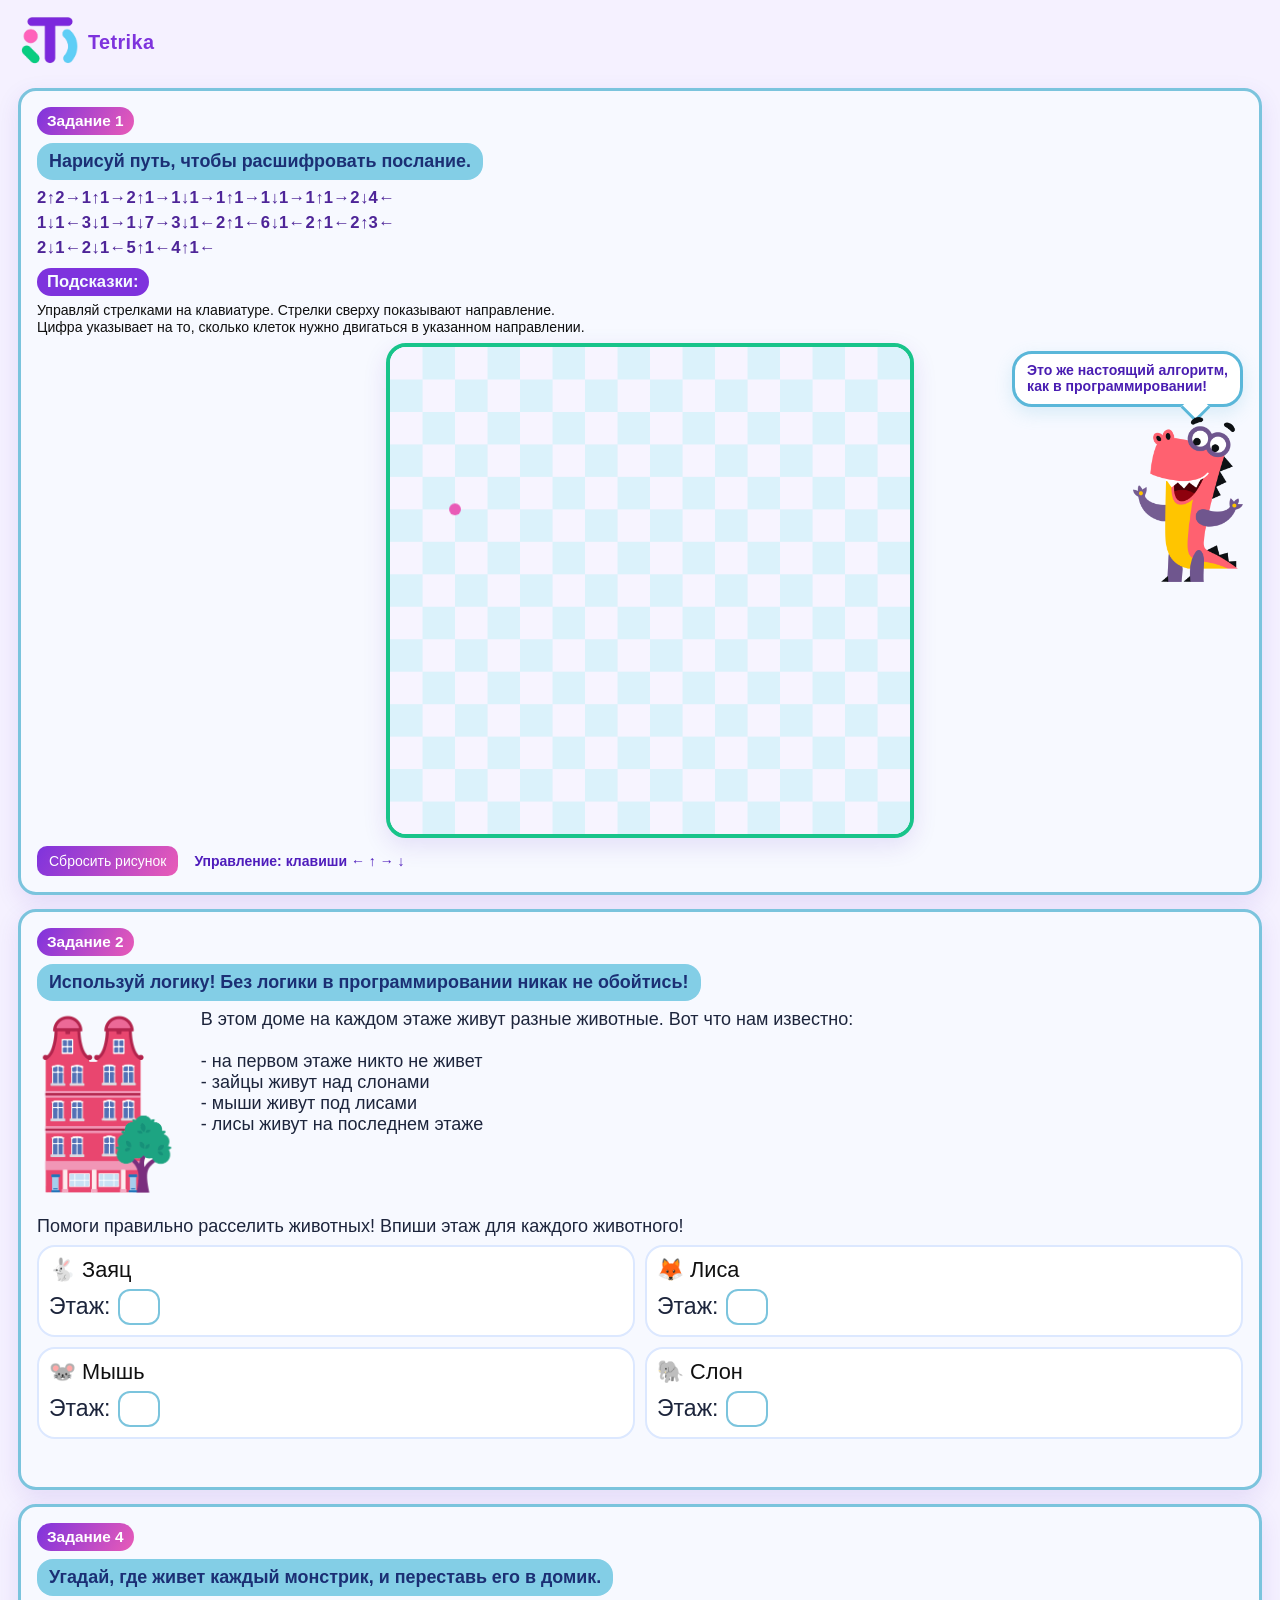
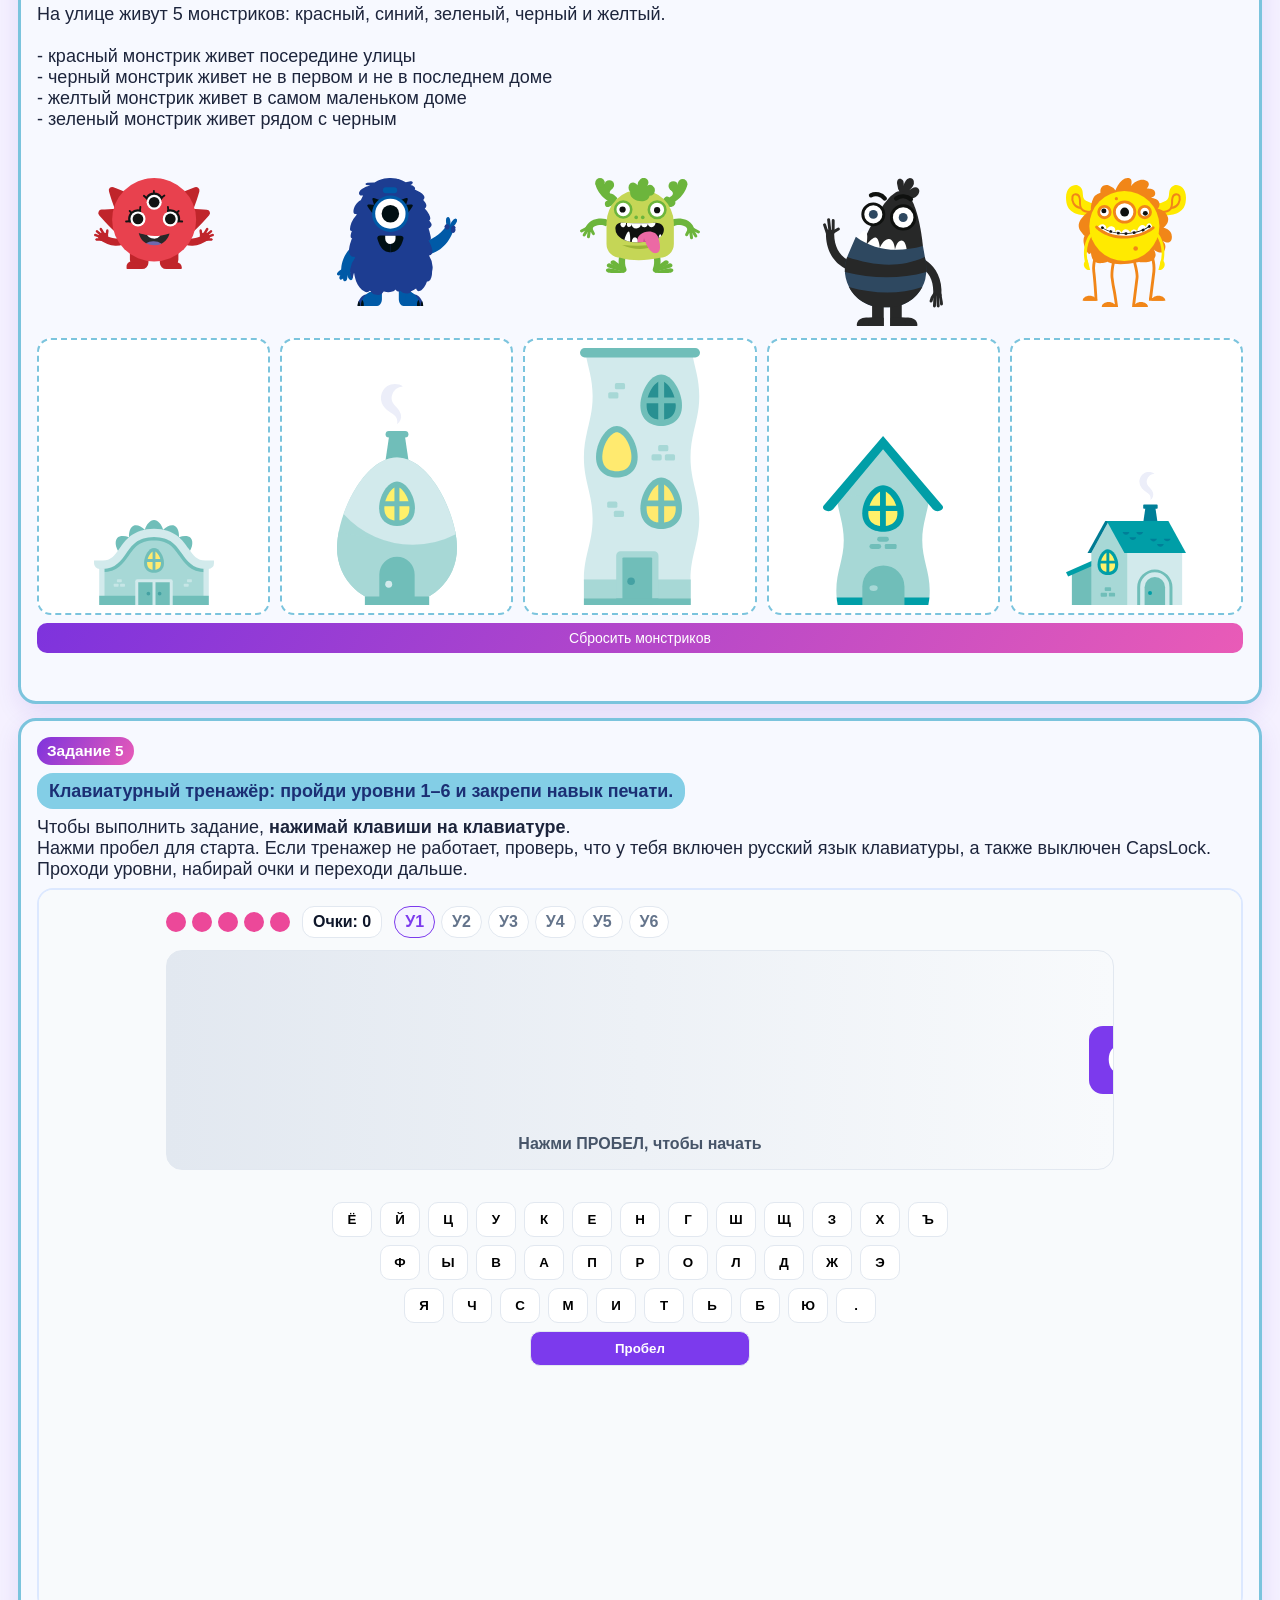
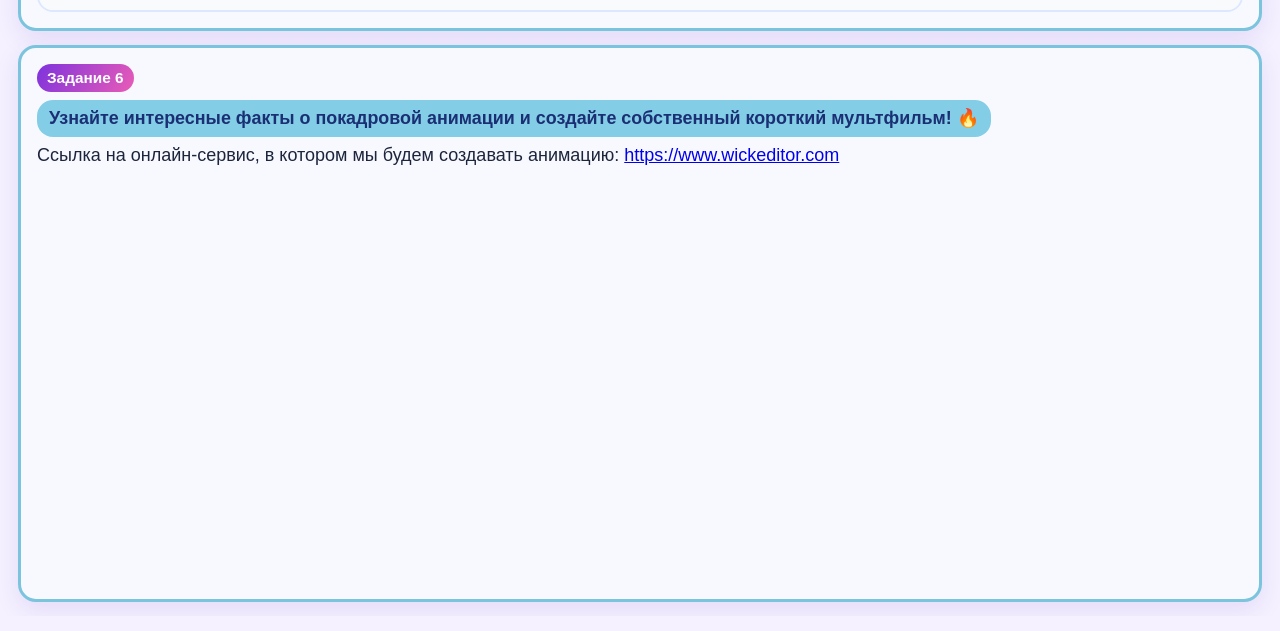
==== index.html @ e6a1fe9c "Update index.html" ====
<!doctype html>
<html lang="ru">
  <head>
    <meta charset="UTF-8" />
    <meta name="viewport" content="width=device-width, initial-scale=1.0" />
    <title>Первый шаг</title>
    <link rel="stylesheet" href="styles.css" />
  </head>
  <body>
    <main class="page">
      <div class="brand">
        <img class="logo" src="logo.webp" alt="Логотип сервиса" />
        <span class="brand-name">Tetrika</span>
      </div>

      <section class="task" aria-label="Задание 1">
        <h2 class="task-title">Задание 1</h2>
        <h1 class="task-headline">Нарисуй путь, чтобы расшифровать послание.</h1>

        <section class="code" aria-label="Последовательность шагов">
          <p>2↑2→1↑1→2↑1→1↓1→1↑1→1↓1→1↑1→2↓4←</p>
          <p>1↓1←3↓1→1↓7→3↓1←2↑1←6↓1←2↑1←2↑3←</p>
          <p>2↓1←2↓1←5↑1←4↑1←</p>
        </section>

        <section class="hint">
          <h3>Подсказки:</h3>
          <p>Управляй стрелками на клавиатуре. Стрелки сверху показывают направление. <br> Цифра указывает на то, сколько клеток нужно двигаться в указанном направлении.</p>
        </section>

        <section class="play-area" aria-label="Область рисования и подсказка персонажа">
          <section class="board-wrap" aria-label="Поле для рисования">
            <canvas id="board" width="900" height="650"></canvas>
            <p class="success-overlay" id="success" role="status" aria-live="polite"></p>
          </section>

          <section class="character" aria-label="Подсказка персонажа">
            <div class="bubble">
              <p>Это же настоящий алгоритм,<br />как в программировании!</p>
            </div>
            <img class="dino" src="dino2.png" alt="Динозаврик подсказывает" />
          </section>
        </section>

        <div class="controls">
          <button id="reset">Сбросить рисунок</button>
          <p>Управление: клавиши ← ↑ → ↓</p>
        </div>
      </section>

      <section class="task task-logic" aria-label="Задание 2">
        <h2 class="task-title">Задание 2</h2>

        <h3 class="task-headline">Используй логику! Без логики в программировании никак не обойтись!</h3>

        <div class="logic-intro">
          <img class="logic-house" src="house.png" alt="Дом с этажами" />
          <p class="logic-text">В этом доме на каждом этаже живут разные животные. Вот что нам известно: <br>
        <br>
          - на первом этаже никто не живет <br>
          - зайцы живут над слонами <br>
          - мыши живут под лисами <br>
          - лисы живут на последнем этаже </p>
        </div>
       

        <p class="logic-text">Помоги правильно расселить животных! Впиши этаж для каждого животного!</p>

        <div class="animals-grid" id="animals-grid">
          <label class="animal-card">
            <span class="animal-name">🐇 Заяц</span>
            <span class="animal-floor">Этаж: <input data-animal="rabbit" inputmode="numeric" maxlength="1" aria-label="Этаж для зайца" /></span>
          </label>
          <label class="animal-card">
            <span class="animal-name">🦊 Лиса</span>
            <span class="animal-floor">Этаж: <input data-animal="fox" inputmode="numeric" maxlength="1" aria-label="Этаж для лисы" /></span>
          </label>
          <label class="animal-card">
            <span class="animal-name">🐭 Мышь</span>
            <span class="animal-floor">Этаж: <input data-animal="mouse" inputmode="numeric" maxlength="1" aria-label="Этаж для мыши" /></span>
          </label>
          <label class="animal-card">
            <span class="animal-name">🐘 Слон</span>
            <span class="animal-floor">Этаж: <input data-animal="elephant" inputmode="numeric" maxlength="1" aria-label="Этаж для слона" /></span>
          </label>
        </div>

        <p class="logic-success" id="logic-success" role="status" aria-live="polite"></p>
      </section>

      <section class="task task-monsters" aria-label="Задание 4">
        <h2 class="task-title">Задание 4</h2>
        <h3 class="task-headline">Угадай, где живет каждый монстрик, и переставь его в домик.</h3>
  
        <p class="logic-text">
          На улице живут 5 монстриков: красный, синий, зеленый, черный и желтый.<br /><br />
          - красный монстрик живет посередине улицы<br />
          - черный монстрик живет не в первом и не в последнем доме<br />
          - желтый монстрик живет в самом маленьком доме<br />
          - зеленый монстрик живет рядом с черным<br />
        </p>
        <p></p>

        <div class="monster-task">
          <div class="monster-list" aria-label="Монстрики для перетаскивания">
            <img class="monster" id="monster-red" src="red.svg" alt="Красный монстрик" draggable="true" data-monster="red" />
            <img class="monster" id="monster-blue" src="blue.svg" alt="Синий монстрик" draggable="true" data-monster="blue" />
            <img class="monster" id="monster-green" src="green.svg" alt="Зеленый монстрик" draggable="true" data-monster="green" />
            <img class="monster" id="monster-black" src="black.svg" alt="Черный монстрик" draggable="true" data-monster="black" />
            <img class="monster" id="monster-yellow" src="yellow.svg" alt="Желтый монстрик" draggable="true" data-monster="yellow" />
          </div>

          <div class="houses-row" aria-label="Домики">
            <div class="house-slot" data-house="house1">
              <img src="house1.svg" alt="Домик 1" />
            </div>
            <div class="house-slot" data-house="house2">
              <img src="house2.svg" alt="Домик 2" />
            </div>
            <div class="house-slot" data-house="house3">
              <img src="house3.svg" alt="Домик 3" />
            </div>
            <div class="house-slot" data-house="house4">
              <img src="house4.svg" alt="Домик 4" />
            </div>
            <div class="house-slot" data-house="house5">
              <img src="house5.svg" alt="Домик 5" />
            </div>
          </div>
        </div>
        <button id="monsters-reset" type="button">Сбросить монстриков</button>
        <p class="logic-success" id="monsters-success" role="status" aria-live="polite"></p>
      </section>



      

      <section class="task" aria-label="Задание 5">
        <h2 class="task-title">Задание 5</h2>
        <h3 class="task-headline">Клавиатурный тренажёр: пройди уровни 1–6 и закрепи навык печати.</h3>
        <p class="logic-text">Чтобы выполнить задание, <b>нажимай клавиши на клавиатуре</b>. <br> Нажми пробел для старта. Если тренажер не работает, проверь, что у тебя включен русский язык клавиатуры, а также выключен CapsLock. <br> Проходи уровни, набирай очки и переходи дальше.</p>
        <div class="trainer-wrap">
          <iframe src="difficulty-3.html" title="Клавиатурный тренажёр" loading="lazy"></iframe>
        </div>
      </section>

      <section class="task" aria-label="Задание 6">
        <h2 class="task-title">Задание 6</h2>
        <h3 class="task-headline">Узнайте интересные факты о покадровой анимации и создайте собственный короткий мультфильм! 🔥</h3>
        <p class="logic-text">Ссылка на онлайн-сервис, в котором мы будем создавать анимацию: <a href="https://www.wickeditor.com" target="_blank" rel="noopener noreferrer">https://www.wickeditor.com</a></p>
        <div class="video-wrap">
          <iframe
            width="720"
            height="405"
            src="https://rutube.ru/play/embed/9443acbd90754f274b69a835acc9a75a/?p=kGPwfU9O5a6I685BPv_kkg"
            style="border: none;"
            allow="clipboard-write; autoplay"
            allowFullScreen
          ></iframe>
        </div>
      </section>
    </main>

    <div class="completion-modal" id="completion-modal" role="dialog" aria-modal="true" aria-labelledby="completion-title">
      <div class="completion-modal__content">
        <p id="completion-title">Ого! Ты выполнил все задания! Поздравляем! Но знай, что еще более интересные задачи ждут тебя на занятиях в Тетрике!</p>
        <button id="completion-close" type="button">Ура!</button>
      </div>
      <div class="fireworks" id="fireworks" aria-hidden="true"></div>
    </div>

    <script src="script.js"></script>
  </body>
</html>
---- styles.css ----
:root {
  --bg: #f5f1ff;
  --ink: #4f1dbc;
  --purple: #7e33dd;
  --pink: #e95bb7;
  --green: #18c48a;
  --blue: #5ab7d9;
  --cell-light: #f7f4ff;
  --cell-blue: #dbf2fb;
  --line: #5620b9;
}

* {
  box-sizing: border-box;
}

body {
  margin: 0;
  font-family: "Arial", "Helvetica Neue", sans-serif;
  background: var(--bg);
  color: #101010;
  min-height: 100vh;
}

.page {
  max-width: 1280px;
  margin: 0 auto;
  padding: 10px 18px 14px;
  min-height: 100vh;
  display: flex;
  flex-direction: column;
  gap: 14px;
}

.task {
  display: flex;
  flex-direction: column;
  gap: 8px;
  background: #f7f9ff;
  border: 3px solid #7bc4dd;
  border-radius: 18px;
  padding: clamp(10px, 1.4vw, 16px);
  box-shadow: 0 8px 24px rgba(79, 29, 188, 0.1);
}

.task {
  position: relative;
}

.task-done-badge {
  position: absolute;
  top: 10px;
  right: 12px;
  background: #e8fff3;
  border: 2px solid #18c48a;
  color: #0f8f64;
  border-radius: 999px;
  padding: 4px 10px;
  font-size: 13px;
  font-weight: 700;
  opacity: 0;
  transform: translateY(-4px);
  pointer-events: none;
  transition: opacity 0.2s ease, transform 0.2s ease;
}

.task.task-completed {
  background: #f2fff8;
}

.task.task-completed .task-done-badge {
  opacity: 1;
  transform: translateY(0);
}

.brand {
  display: inline-flex;
  align-items: center;
  gap: 6px;
  align-self: flex-start;
}

.logo {
  width: clamp(42px, 5vw, 64px);
  height: auto;
}

.brand-name {
  font-size: clamp(16px, 1.55vw, 22px);
  font-weight: 800;
  color: var(--purple);
  letter-spacing: 0.02em;
}

.task-title {
  margin: 0;
  display: inline-block;
  align-self: flex-start;
  background: linear-gradient(120deg, var(--purple), var(--pink));
  color: #fff;
  border-radius: 14px;
  padding: 5px 10px;
  font-size: clamp(14px, 1.2vw, 18px);
}

.task-headline {
  margin: 0;
  display: inline-block;
  align-self: flex-start;
  background: #83cee6;
  color: #1b2f74;
  border-radius: 16px;
  padding: 8px 12px;
  font-size: clamp(16px, 1.4vw, 24px);
  font-weight: 700;
  line-height: 1.15;
}

.code {
  display: grid;
  gap: 5px;
}

.code p {
  margin: 0;
  font-size: clamp(15px, 1.3vw, 20px);
  font-weight: 700;
  letter-spacing: 0.02em;
  color: #4e2598;
}

.hint {
  margin-top: 2px;
}

.hint h3 {
  display: inline-block;
  background: var(--purple);
  color: #f4fbff;
  border-radius: 20px;
  margin: 0 0 6px;
  padding: 4px 10px;
  font-size: clamp(14px, 1.3vw, 18px);
}

.hint p {
  margin: 0;
  font-size: clamp(13px, 1.1vw, 16px);
  font-weight: 500;
  line-height: 1.2;
}

.play-area {
  display: grid;
  grid-template-columns: minmax(0, 1fr) clamp(190px, 24vw, 320px);
  align-items: start;
  gap: clamp(12px, 1.8vw, 22px);
  width: min(100%, 1240px);
  margin-left: auto;
}

.board-wrap {
  position: relative;
  width: 100%;
  margin-left: auto;
  border: 4px solid var(--green);
  border-radius: 20px;
  overflow: hidden;
  background: var(--cell-light);
  flex: 1 1 auto;
  min-height: 240px;
  box-shadow: 0 8px 24px rgba(79, 29, 188, 0.12);
}

#board {
  width: 100%;
  height: 100%;
  display: block;
}

.controls {
  margin: 0;
  display: flex;
  gap: 16px;
  align-items: center;
  flex-wrap: wrap;
}

button {
  border: 0;
  background: linear-gradient(120deg, var(--purple), var(--pink));
  color: #fff;
  border-radius: 10px;
  padding: 7px 12px;
  font-size: 14px;
  cursor: pointer;
}

.controls p {
  margin: 0;
  font-size: 14px;
  color: #4f1dbc;
  font-weight: 600;
}

.success-overlay {
  position: absolute;
  inset: auto 16px 16px;
  margin: 0;
  padding: 10px 14px;
  border-radius: 14px;
  background: rgba(255, 255, 255, 0.88);
  color: #119a6c;
  font-size: clamp(16px, 1.5vw, 22px);
  font-weight: 700;
  box-shadow: 0 6px 18px rgba(17, 154, 108, 0.2);
  opacity: 0;
  transform: translateY(8px);
  pointer-events: none;
  transition: opacity 0.2s ease, transform 0.2s ease;
}

.success-overlay.visible {
  opacity: 1;
  transform: translateY(0);
}

.character {
  padding-top: 8px;
  display: flex;
  flex-direction: column;
  align-items: flex-end;
  gap: 10px;
}

.bubble {
  max-width: 100%;
  background: #ffffff;
  color: #4a1eb2;
  border: 3px solid var(--blue);
  border-radius: 20px;
  padding: 9px 12px;
  position: relative;
  box-shadow: 0 6px 18px rgba(90, 183, 217, 0.2);
}

.bubble::after {
  content: "";
  position: absolute;
  right: 34px;
  bottom: -14px;
  width: 18px;
  height: 18px;
  background: #ffffff;
  border-right: 3px solid var(--blue);
  border-bottom: 3px solid var(--blue);
  transform: rotate(45deg);
}

.bubble p {
  margin: 0;
  font-size: clamp(13px, 1.1vw, 16px);
  font-weight: 700;
  line-height: 1.12;
}

.dino {
  width: clamp(76px, 9vw, 110px);
  height: auto;
  transform: scaleX(-1);
}


.logic-intro {
  display: flex;
  align-items: flex-start;
  gap: clamp(12px, 1.8vw, 24px);
}

.logic-house {
  width: clamp(90px, 11vw, 150px);
  height: auto;
  flex: 0 0 auto;
}

.logic-text {
  margin: 0;
  font-size: clamp(18px, 1.2vw, 22px);
  color: #1d253c;
}

.logic-rules {
  margin: 0;
  padding-left: 22px;
  display: grid;
  gap: 6px;
}

.logic-rules li {
  font-size: clamp(18px, 1.6vw, 26px);
  color: #1d253c;
}

.animals-grid {
  display: grid;
  grid-template-columns: repeat(2, minmax(220px, 1fr));
  gap: 10px;
}

.animal-card {
  display: flex;
  flex-direction: column;
  gap: 6px;
  padding: 10px;
  border-radius: 18px;
  background: #fff;
  border: 2px solid #dce8ff;
}

.animal-name {
  font-size: clamp(18px, 1.7vw, 24px);
}

.animal-floor {
  display: inline-flex;
  align-items: center;
  gap: 8px;
  font-size: clamp(18px, 1.8vw, 24px);
  color: #1d253c;
}

.animal-floor input {
  width: 42px;
  height: 36px;
  border-radius: 12px;
  border: 2px solid #7bc4dd;
  font-size: 22px;
  text-align: center;
  color: #1d253c;
}

.animal-floor input:focus {
  outline: 3px solid rgba(90, 183, 217, 0.35);
}

.logic-success {
  margin: 0;
  min-height: 24px;
  color: #119a6c;
  font-size: clamp(16px, 1.3vw, 20px);
  font-weight: 700;
}



.trainer-wrap {
  width: 100%;
  min-height: clamp(520px, 80vh, 920px);
  border: 2px solid #dce8ff;
  border-radius: 16px;
  overflow: hidden;
  background: #fff;
}

.trainer-wrap iframe {
  width: 100%;
  height: clamp(520px, 80vh, 920px);
  border: 0;
  display: block;
}


.video-wrap {
  width: min(100%, 720px);
}

.video-wrap iframe {
  width: 100%;
  aspect-ratio: 16 / 9;
  height: auto;
  border-radius: 12px;
}

.monster-task {
  display: grid;
  gap: 12px;
}

.monster-list,
.houses-row {
  display: grid;
  grid-template-columns: repeat(5, minmax(90px, 1fr));
  gap: 10px;
}

.monster {
  width: 100%;
  max-width: 120px;
  justify-self: center;
  cursor: grab;
}

.house-slot {
  border: 2px dashed #7bc4dd;
  border-radius: 14px;
  padding: 8px;
  min-height: 138px;
  display: grid;
  justify-items: center;
  align-items: end;
  background: #fff;
}

.house-slot > img {
  width: 100%;
  max-width: 120px;
}

.house-slot .monster {
  max-width: 82px;
  margin-bottom: 4px;
}

.house-correct {
  border-color: #18c48a;
}

.house-wrong {
  border-color: #f05d7f;
}

@media (max-width: 900px) {
  .play-area {
    grid-template-columns: 1fr;
    gap: 12px;
  }

  .character {
    align-items: flex-start;
    padding-top: 0;
  }

  .bubble::after {
    right: auto;
    left: 34px;
  }

  .animals-grid {
    grid-template-columns: 1fr;
  }

  .monster-list,
  .houses-row {
    grid-template-columns: repeat(3, minmax(80px, 1fr));
  }

  .logic-intro {
    align-items: center;
  }
}

@media (max-width: 700px) {
  .page {
    padding: 12px 14px 16px;
    gap: 14px;
  }

  .code p {
    font-size: 16px;
  }

  .hint p {
    font-size: 14px;
  }

  .controls p {
    font-size: 13px;
  }

  .bubble p {
    font-size: 14px;
  }

  .character {
    gap: 6px;
  }

  .animal-floor {
    font-size: 22px;
  }

  .monster-list,
  .houses-row {
    grid-template-columns: repeat(2, minmax(80px, 1fr));
  }
}


.completion-modal {
  position: fixed;
  inset: 0;
  display: none;
  align-items: center;
  justify-content: center;
  background: rgba(27, 14, 61, 0.74);
  z-index: 30;
  padding: 20px;
}

.completion-modal.visible {
  display: flex;
}

.completion-modal__content {
  position: relative;
  z-index: 2;
  max-width: 760px;
  background: #fff;
  border-radius: 20px;
  border: 4px solid #7e33dd;
  box-shadow: 0 16px 40px rgba(0, 0, 0, 0.2);
  padding: clamp(18px, 3vw, 28px);
  text-align: center;
}

.completion-modal__content p {
  margin: 0 0 18px;
  font-size: clamp(22px, 2.1vw, 32px);
  line-height: 1.2;
  color: #4f1dbc;
  font-weight: 700;
}

#completion-close {
  padding: 8px 18px;
  font-size: clamp(16px, 1.4vw, 20px);
}

.fireworks {
  position: absolute;
  inset: 0;
  pointer-events: none;
  overflow: hidden;
}

.firework {
  --x: 50%;
  --y: 50%;
  --size: 12px;
  position: absolute;
  left: var(--x);
  top: var(--y);
  width: var(--size);
  height: var(--size);
  border-radius: 50%;
  animation: fireworks-burst 1.5s ease-out infinite;
  opacity: 0;
}

.firework::before,
.firework::after {
  content: '';
  position: absolute;
  inset: 0;
  border-radius: 50%;
}

.firework::before {
  background: currentColor;
  box-shadow:
    0 -36px 0 2px,
    25px -25px 0 2px,
    36px 0 0 2px,
    25px 25px 0 2px,
    0 36px 0 2px,
    -25px 25px 0 2px,
    -36px 0 0 2px,
    -25px -25px 0 2px;
}

.firework::after {
  transform: scale(0.6);
  background: rgba(255, 255, 255, 0.8);
}

@keyframes fireworks-burst {
  0% {
    transform: translate(-50%, -50%) scale(0.2);
    opacity: 0;
  }
  25% {
    opacity: 1;
  }
  100% {
    transform: translate(-50%, -50%) scale(1.1);
    opacity: 0;
  }
}
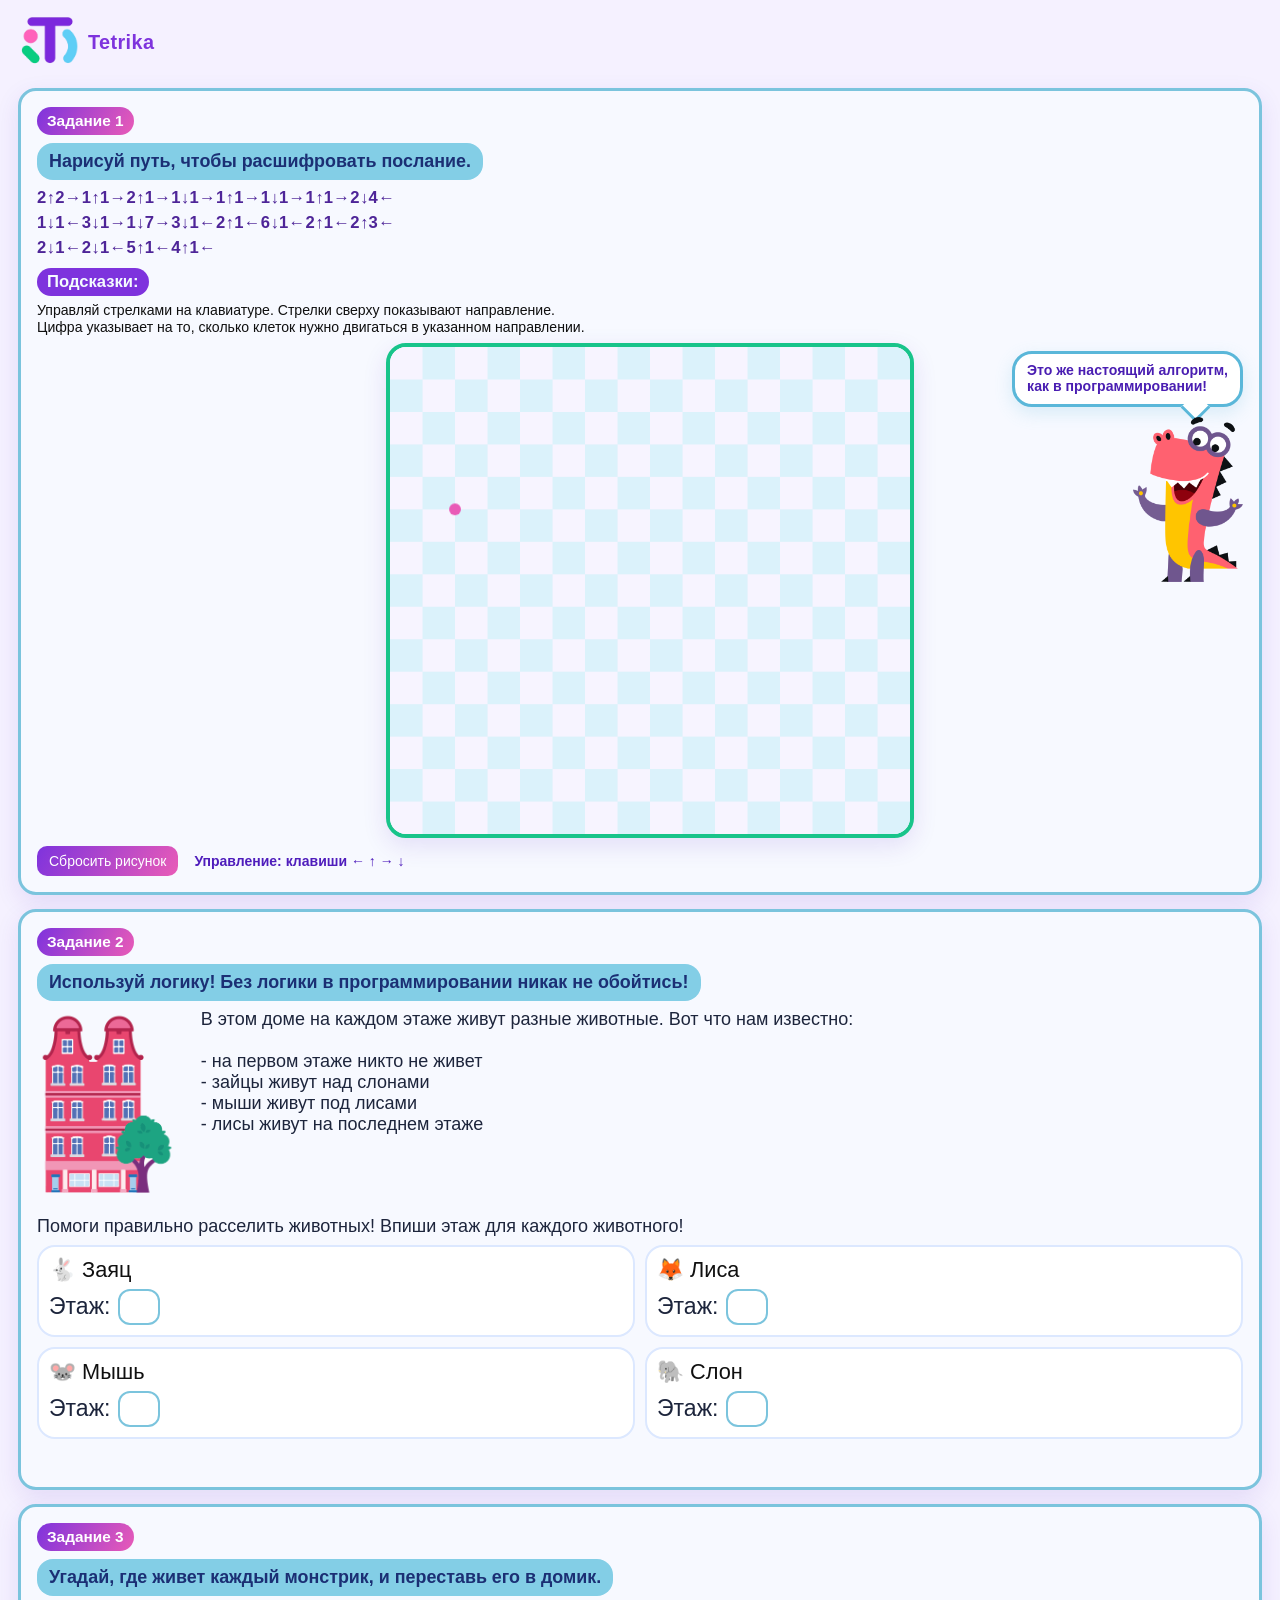
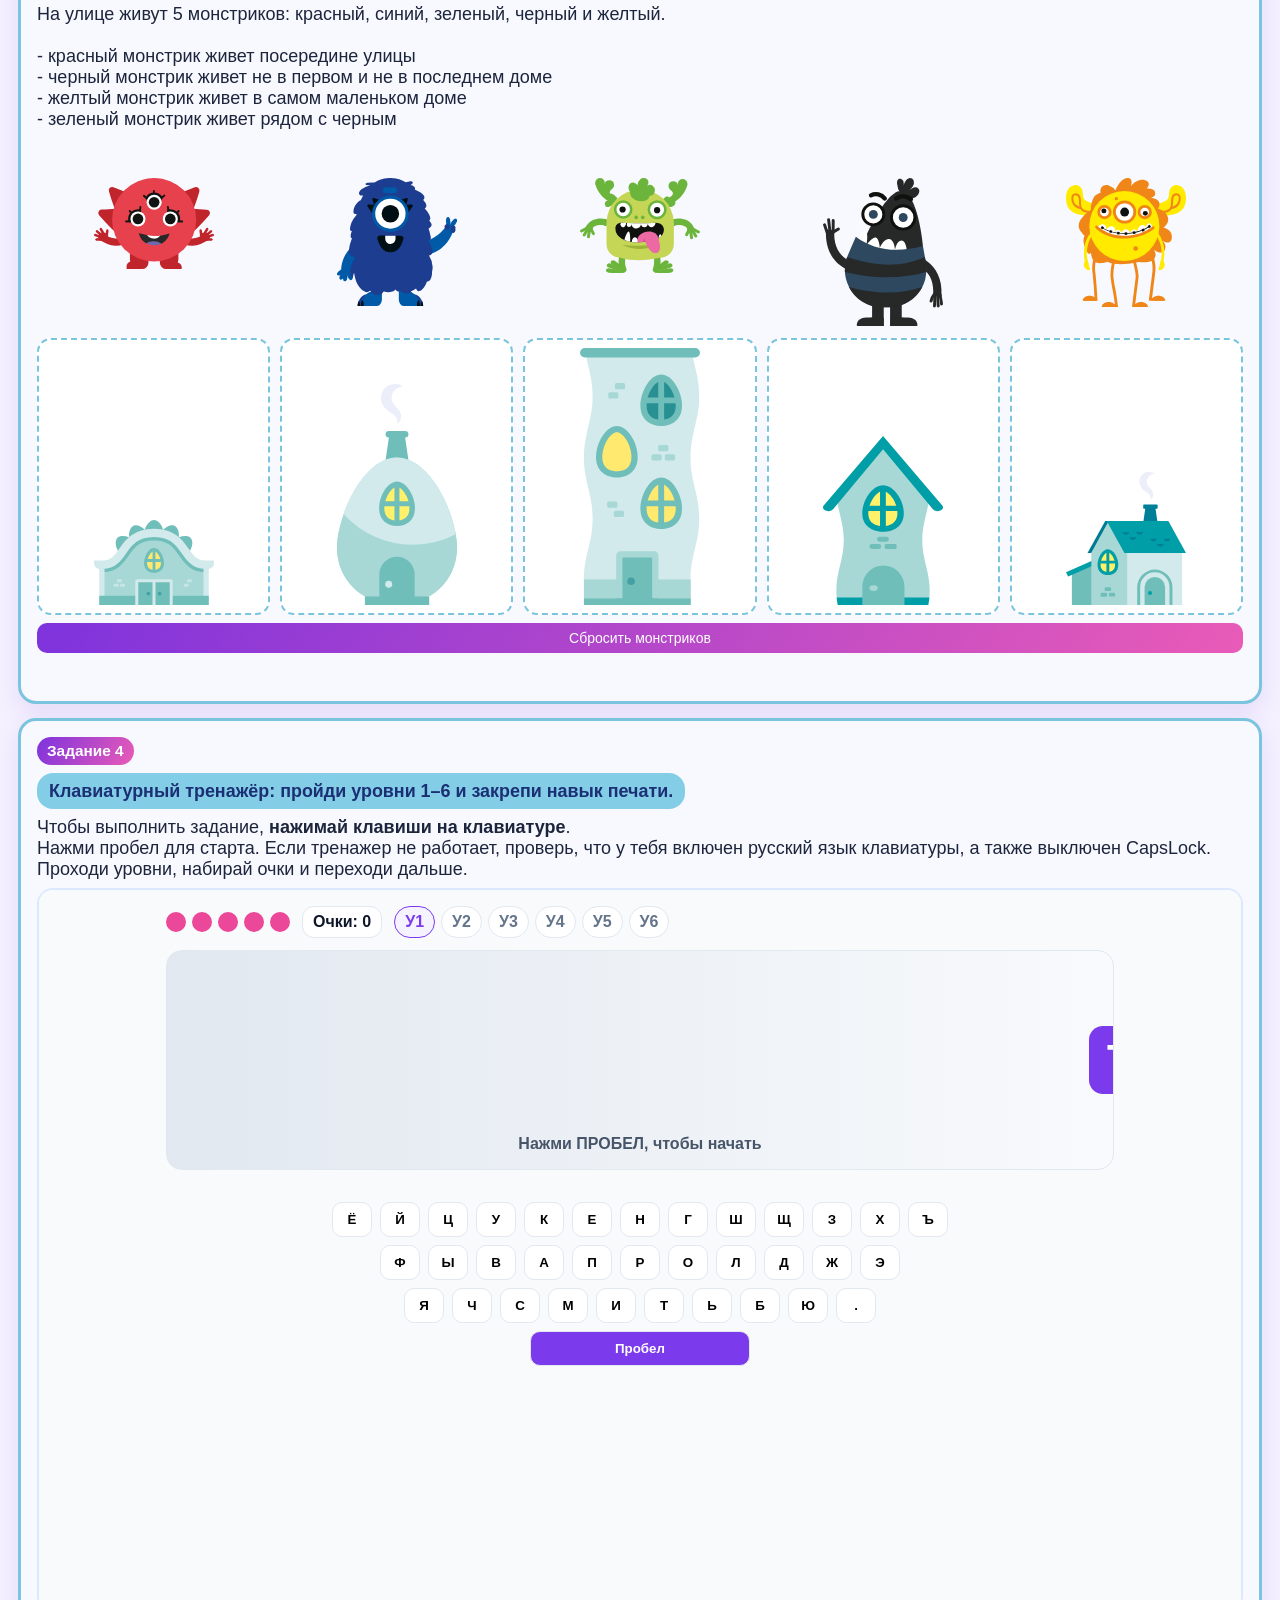
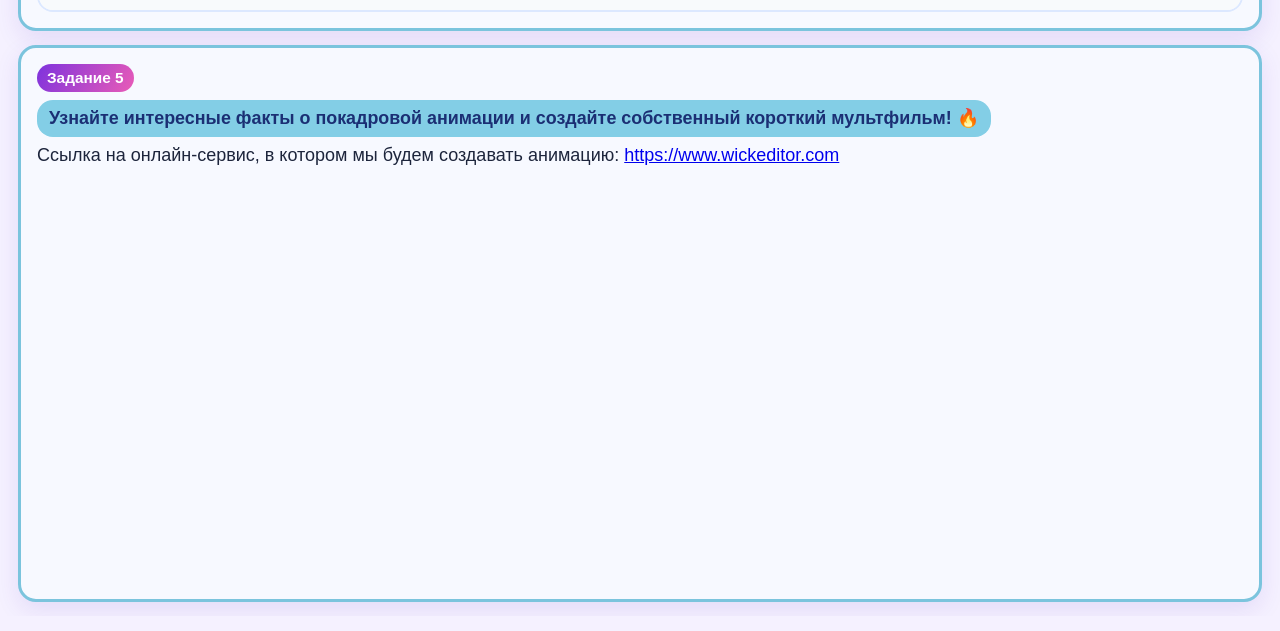
==== commit 445b98e3: "Update index.html" ====
--- a/index.html
+++ b/index.html
@@ -88,8 +88,8 @@
         <p class="logic-success" id="logic-success" role="status" aria-live="polite"></p>
       </section>
 
-      <section class="task task-monsters" aria-label="Задание 4">
-        <h2 class="task-title">Задание 4</h2>
+      <section class="task task-monsters" aria-label="Задание 3">
+        <h2 class="task-title">Задание 3</h2>
         <h3 class="task-headline">Угадай, где живет каждый монстрик, и переставь его в домик.</h3>
   
         <p class="logic-text">
@@ -136,8 +136,8 @@
 
       
 
-      <section class="task" aria-label="Задание 5">
-        <h2 class="task-title">Задание 5</h2>
+      <section class="task" aria-label="Задание 4">
+        <h2 class="task-title">Задание 4</h2>
         <h3 class="task-headline">Клавиатурный тренажёр: пройди уровни 1–6 и закрепи навык печати.</h3>
         <p class="logic-text">Чтобы выполнить задание, <b>нажимай клавиши на клавиатуре</b>. <br> Нажми пробел для старта. Если тренажер не работает, проверь, что у тебя включен русский язык клавиатуры, а также выключен CapsLock. <br> Проходи уровни, набирай очки и переходи дальше.</p>
         <div class="trainer-wrap">
@@ -145,8 +145,8 @@
         </div>
       </section>
 
-      <section class="task" aria-label="Задание 6">
-        <h2 class="task-title">Задание 6</h2>
+      <section class="task" aria-label="Задание 5">
+        <h2 class="task-title">Задание 5</h2>
         <h3 class="task-headline">Узнайте интересные факты о покадровой анимации и создайте собственный короткий мультфильм! 🔥</h3>
         <p class="logic-text">Ссылка на онлайн-сервис, в котором мы будем создавать анимацию: <a href="https://www.wickeditor.com" target="_blank" rel="noopener noreferrer">https://www.wickeditor.com</a></p>
         <div class="video-wrap">
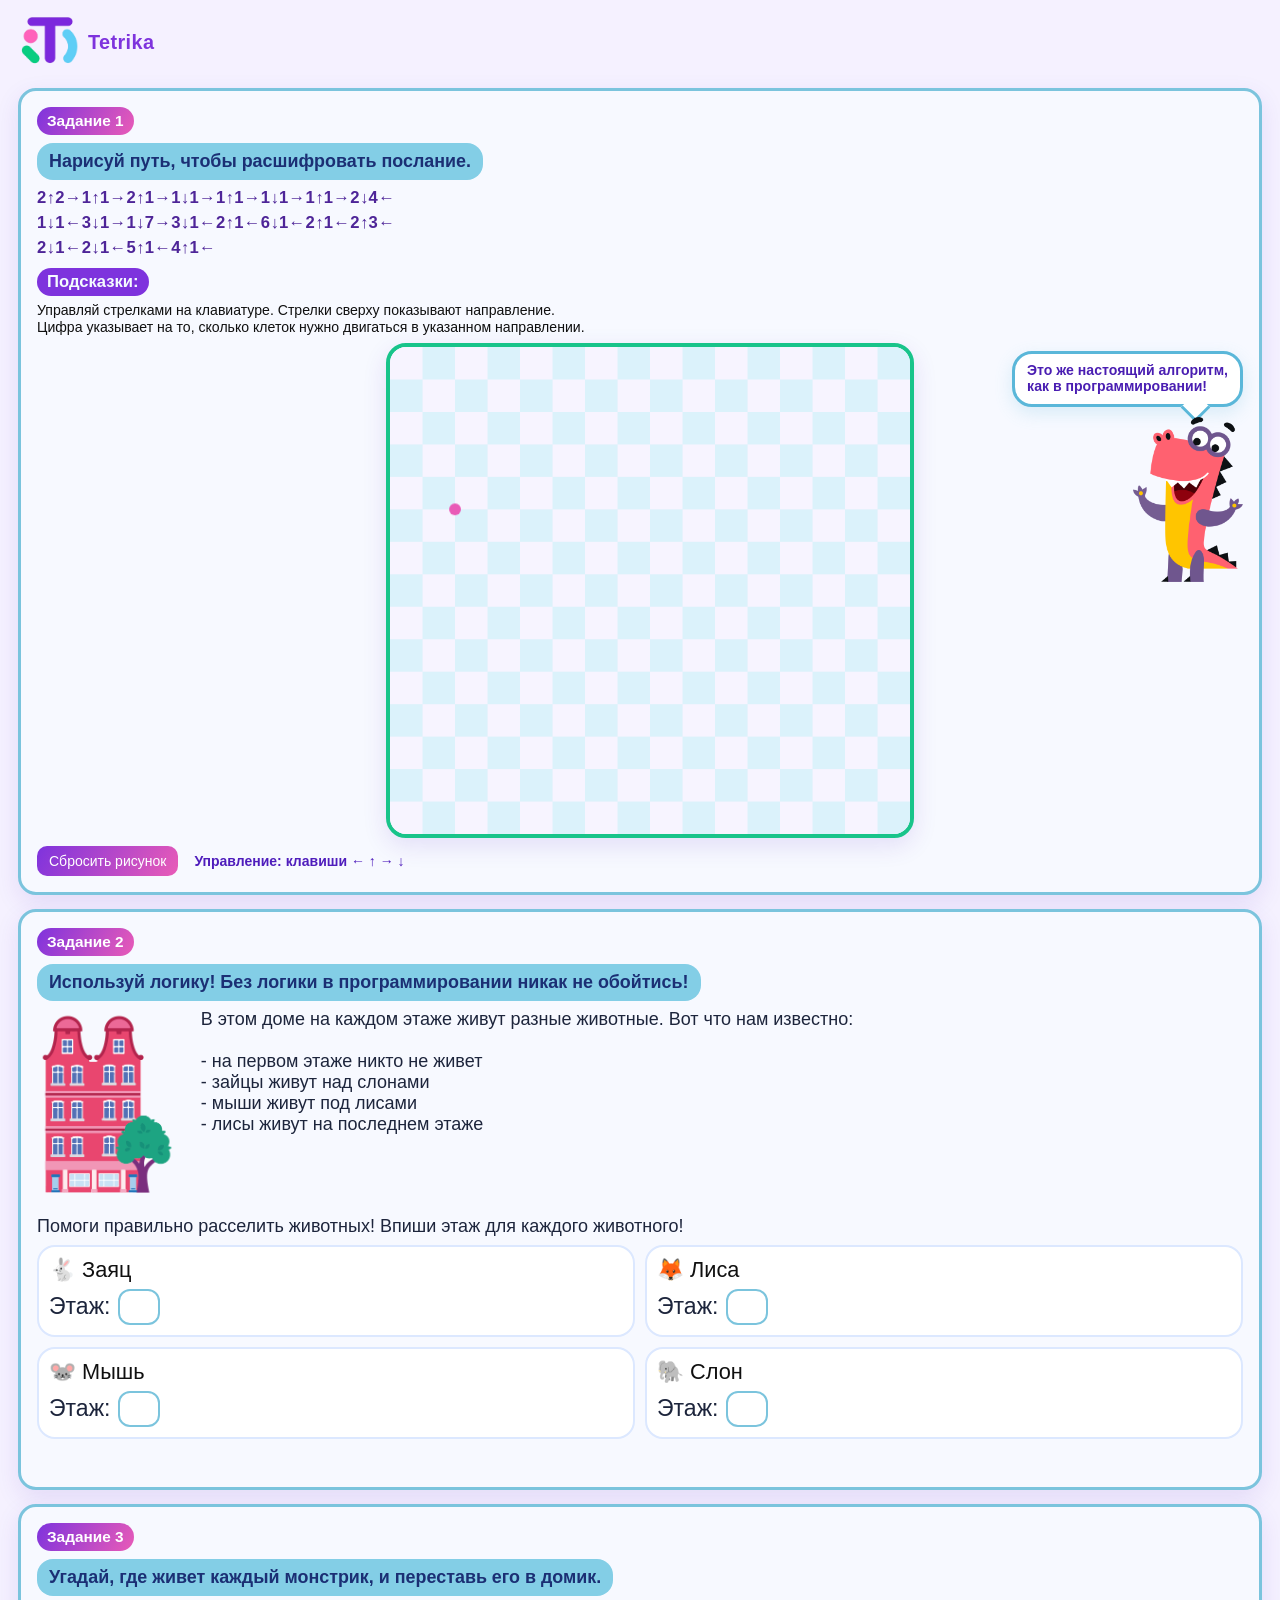
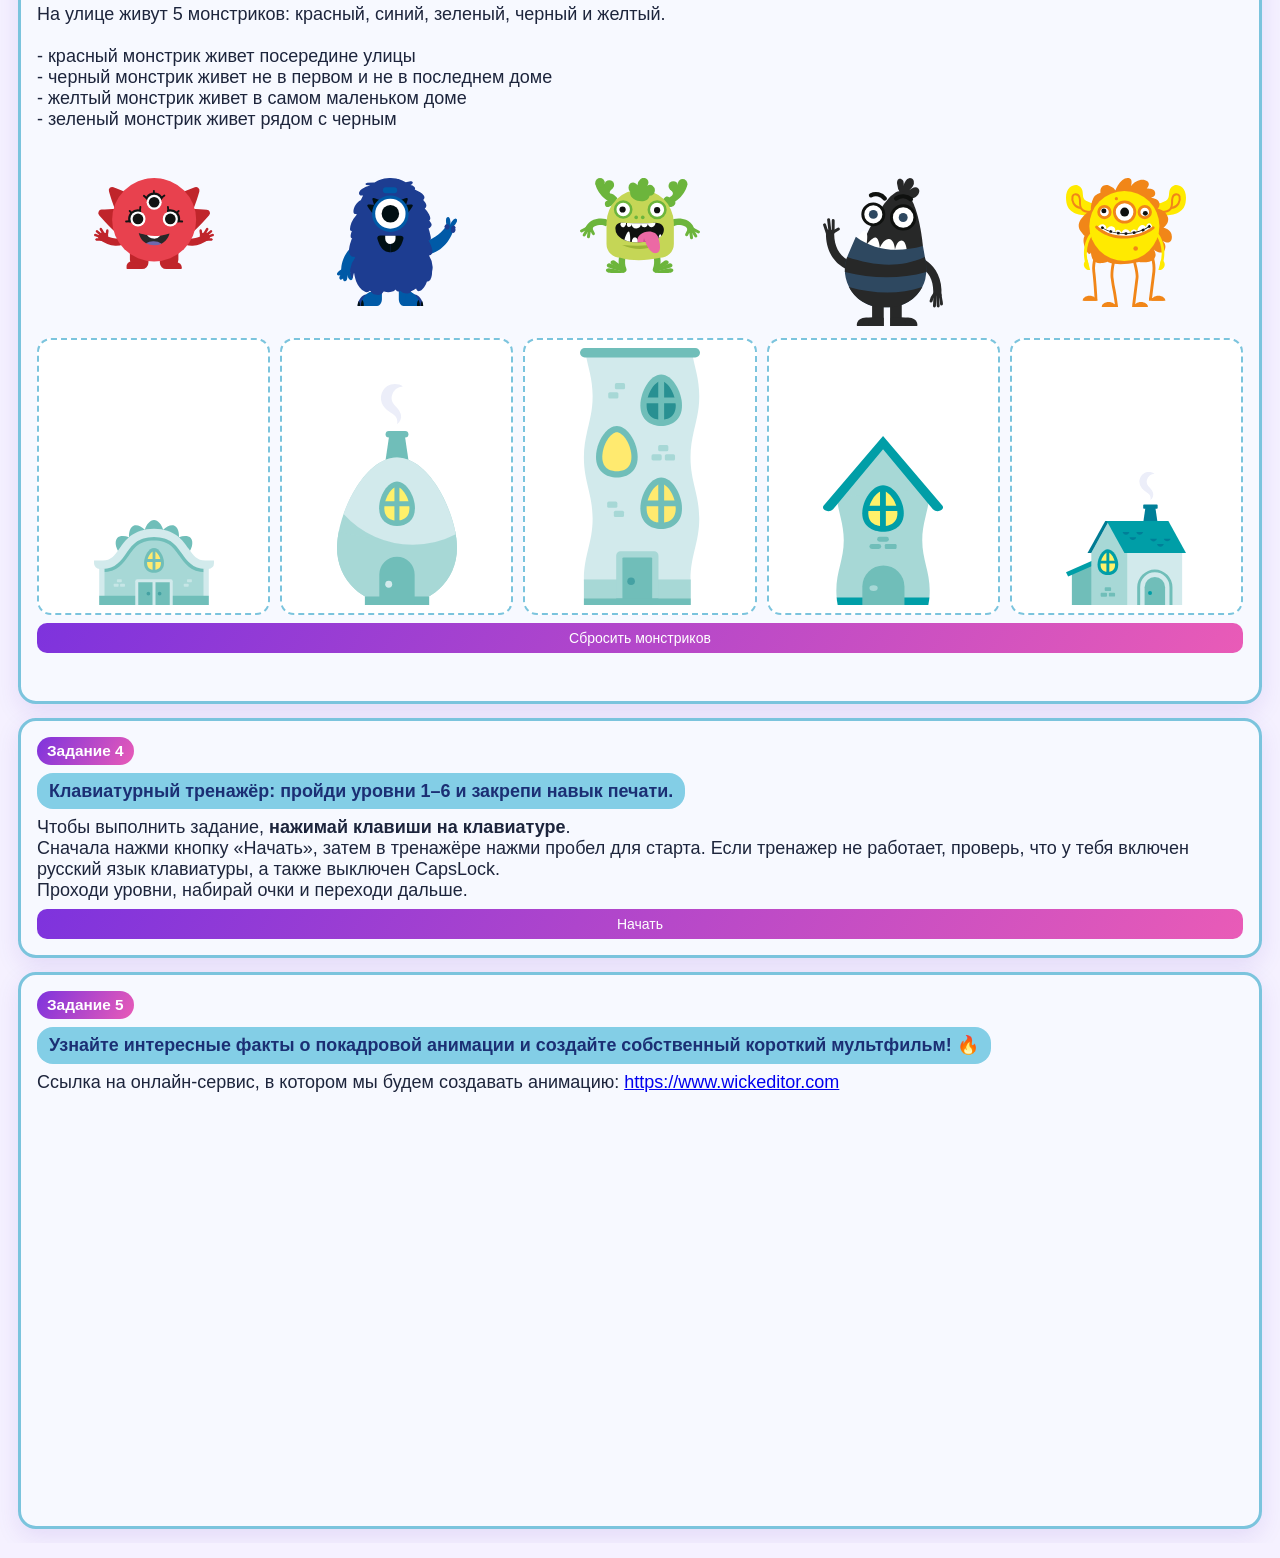
==== commit 94c2ce34: "Добавить кнопку запуска перед клавиатурным тренажером" ====
--- a/index.html
+++ b/index.html
@@ -139,9 +139,10 @@
       <section class="task" aria-label="Задание 4">
         <h2 class="task-title">Задание 4</h2>
         <h3 class="task-headline">Клавиатурный тренажёр: пройди уровни 1–6 и закрепи навык печати.</h3>
-        <p class="logic-text">Чтобы выполнить задание, <b>нажимай клавиши на клавиатуре</b>. <br> Нажми пробел для старта. Если тренажер не работает, проверь, что у тебя включен русский язык клавиатуры, а также выключен CapsLock. <br> Проходи уровни, набирай очки и переходи дальше.</p>
-        <div class="trainer-wrap">
-          <iframe src="difficulty-3.html" title="Клавиатурный тренажёр" loading="lazy"></iframe>
+        <p class="logic-text">Чтобы выполнить задание, <b>нажимай клавиши на клавиатуре</b>. <br> Сначала нажми кнопку «Начать», затем в тренажёре нажми пробел для старта. Если тренажер не работает, проверь, что у тебя включен русский язык клавиатуры, а также выключен CapsLock. <br> Проходи уровни, набирай очки и переходи дальше.</p>
+        <button id="trainer-start" type="button">Начать</button>
+        <div class="trainer-wrap" id="trainer-wrap" hidden>
+          <iframe data-src="difficulty-3.html" title="Клавиатурный тренажёр" loading="lazy"></iframe>
         </div>
       </section>
 
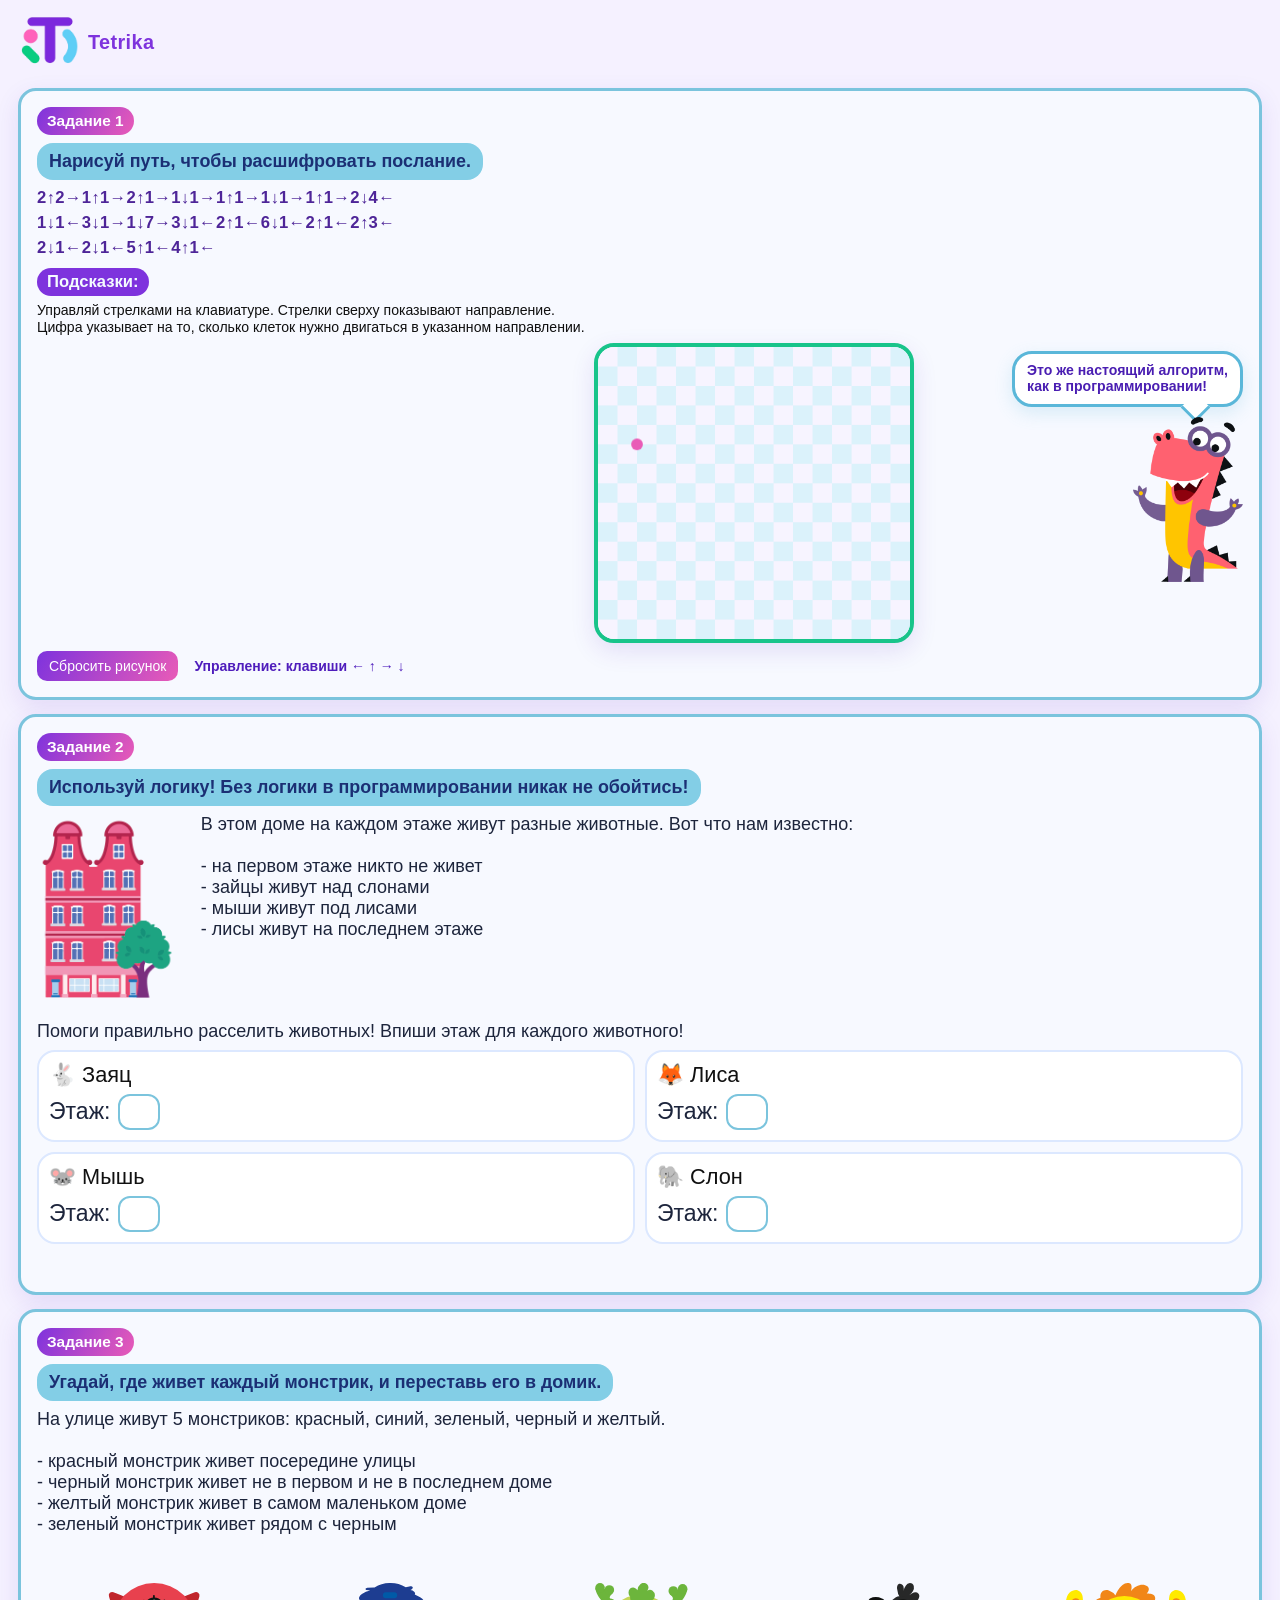
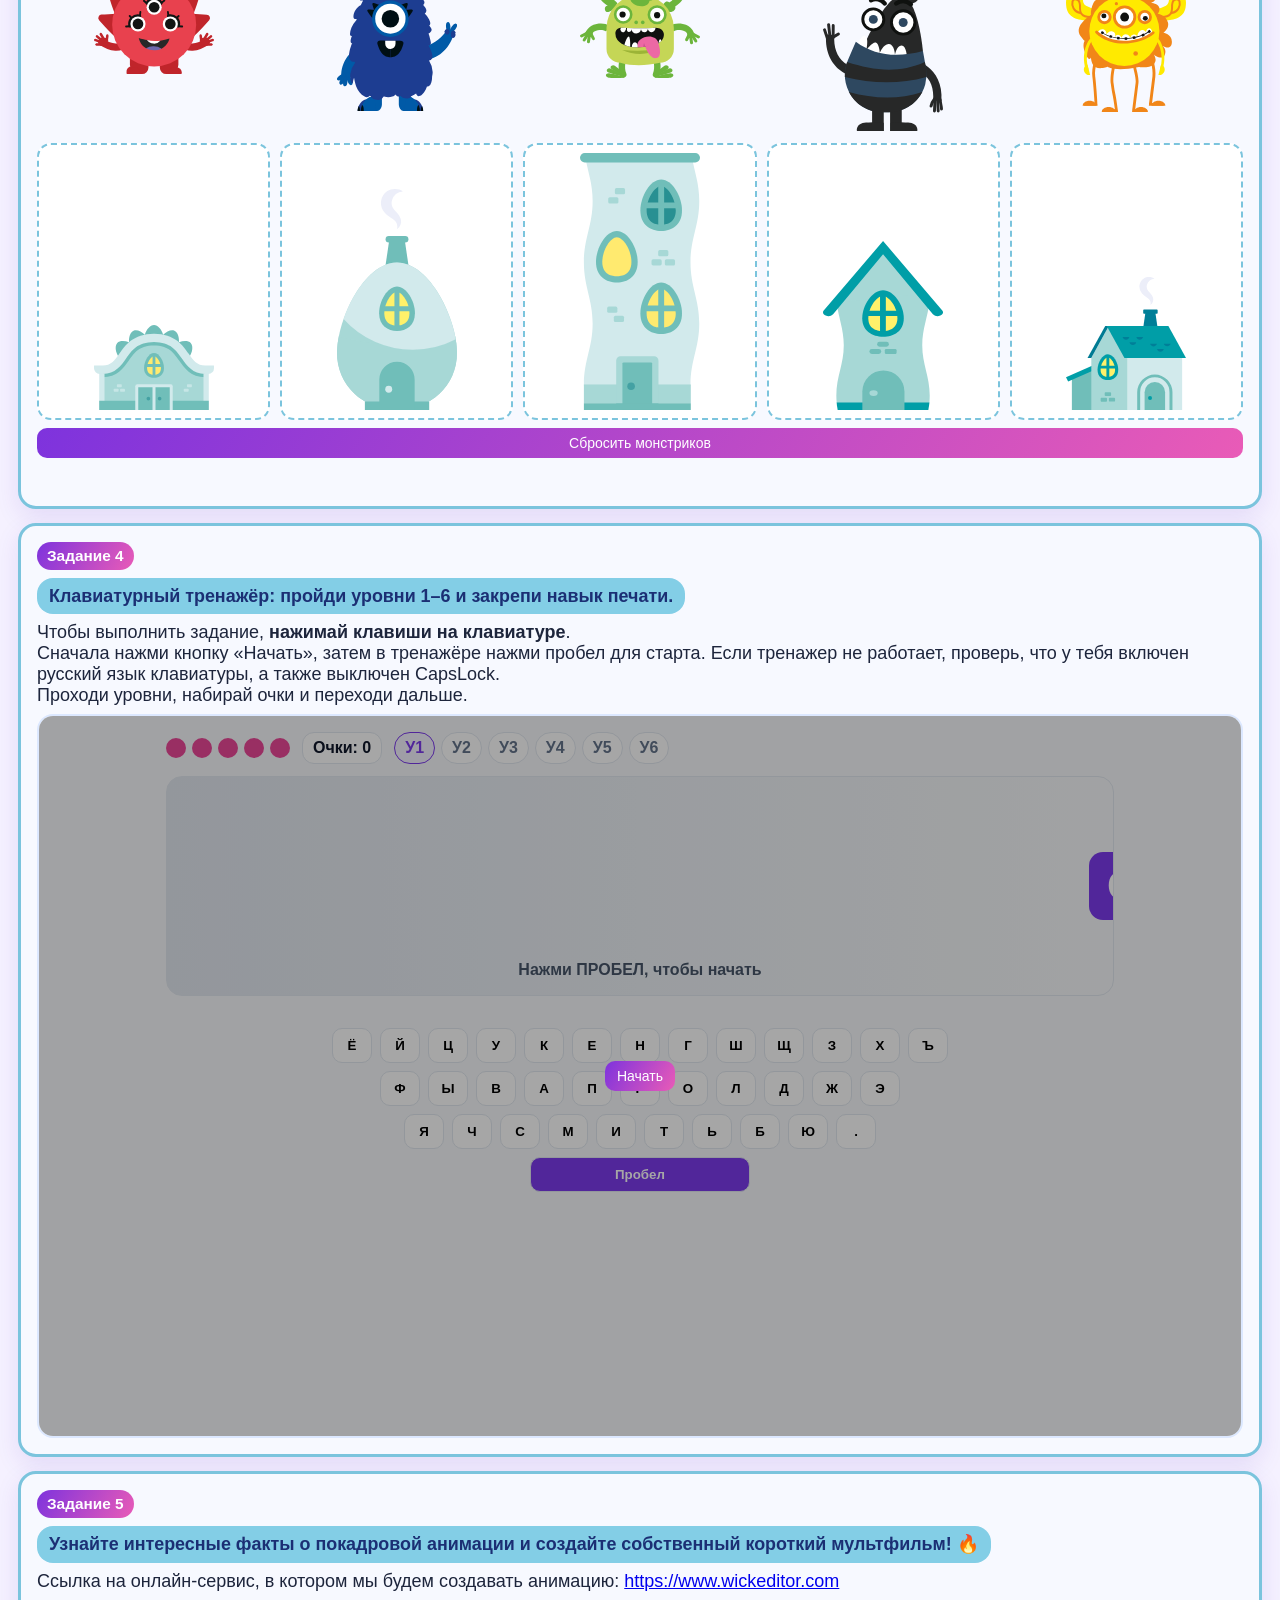
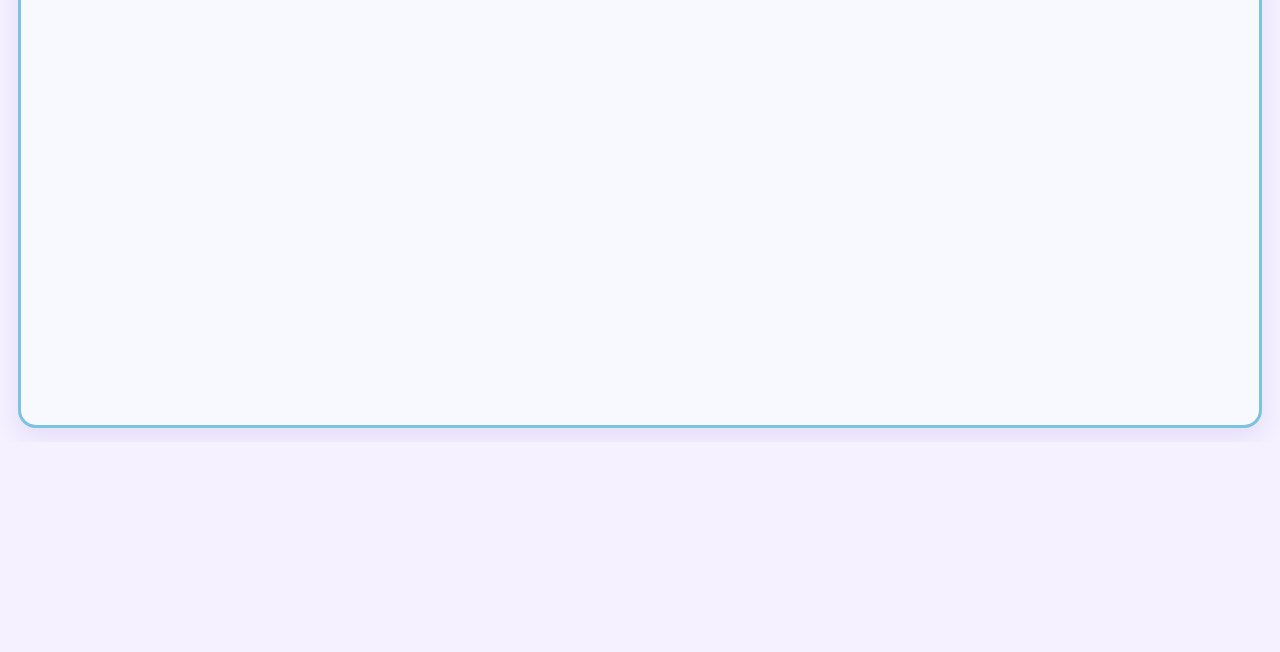
==== commit f86cdc7e: "Сделать активацию тренажера через затемняющий оверлей" ====
--- a/index.html
+++ b/index.html
@@ -140,9 +140,11 @@
         <h2 class="task-title">Задание 4</h2>
         <h3 class="task-headline">Клавиатурный тренажёр: пройди уровни 1–6 и закрепи навык печати.</h3>
         <p class="logic-text">Чтобы выполнить задание, <b>нажимай клавиши на клавиатуре</b>. <br> Сначала нажми кнопку «Начать», затем в тренажёре нажми пробел для старта. Если тренажер не работает, проверь, что у тебя включен русский язык клавиатуры, а также выключен CapsLock. <br> Проходи уровни, набирай очки и переходи дальше.</p>
-        <button id="trainer-start" type="button">Начать</button>
-        <div class="trainer-wrap" id="trainer-wrap" hidden>
-          <iframe data-src="difficulty-3.html" title="Клавиатурный тренажёр" loading="lazy"></iframe>
+        <div class="trainer-wrap trainer-wrap--locked" id="trainer-wrap">
+          <iframe src="difficulty-3.html" title="Клавиатурный тренажёр" loading="lazy"></iframe>
+          <div class="trainer-start-overlay" id="trainer-start-overlay">
+            <button id="trainer-start" type="button">Начать</button>
+          </div>
         </div>
       </section>
 
--- a/styles.css
+++ b/styles.css
@@ -354,6 +354,7 @@
 
 
 .trainer-wrap {
+  position: relative;
   width: 100%;
   min-height: clamp(520px, 80vh, 920px);
   border: 2px solid #dce8ff;
@@ -367,6 +368,23 @@
   height: clamp(520px, 80vh, 920px);
   border: 0;
   display: block;
+}
+
+.trainer-wrap--locked iframe {
+  filter: brightness(0.65);
+}
+
+.trainer-start-overlay {
+  position: absolute;
+  inset: 0;
+  display: flex;
+  align-items: center;
+  justify-content: center;
+  padding: 16px;
+}
+
+.trainer-start-overlay[hidden] {
+  display: none;
 }
 
 
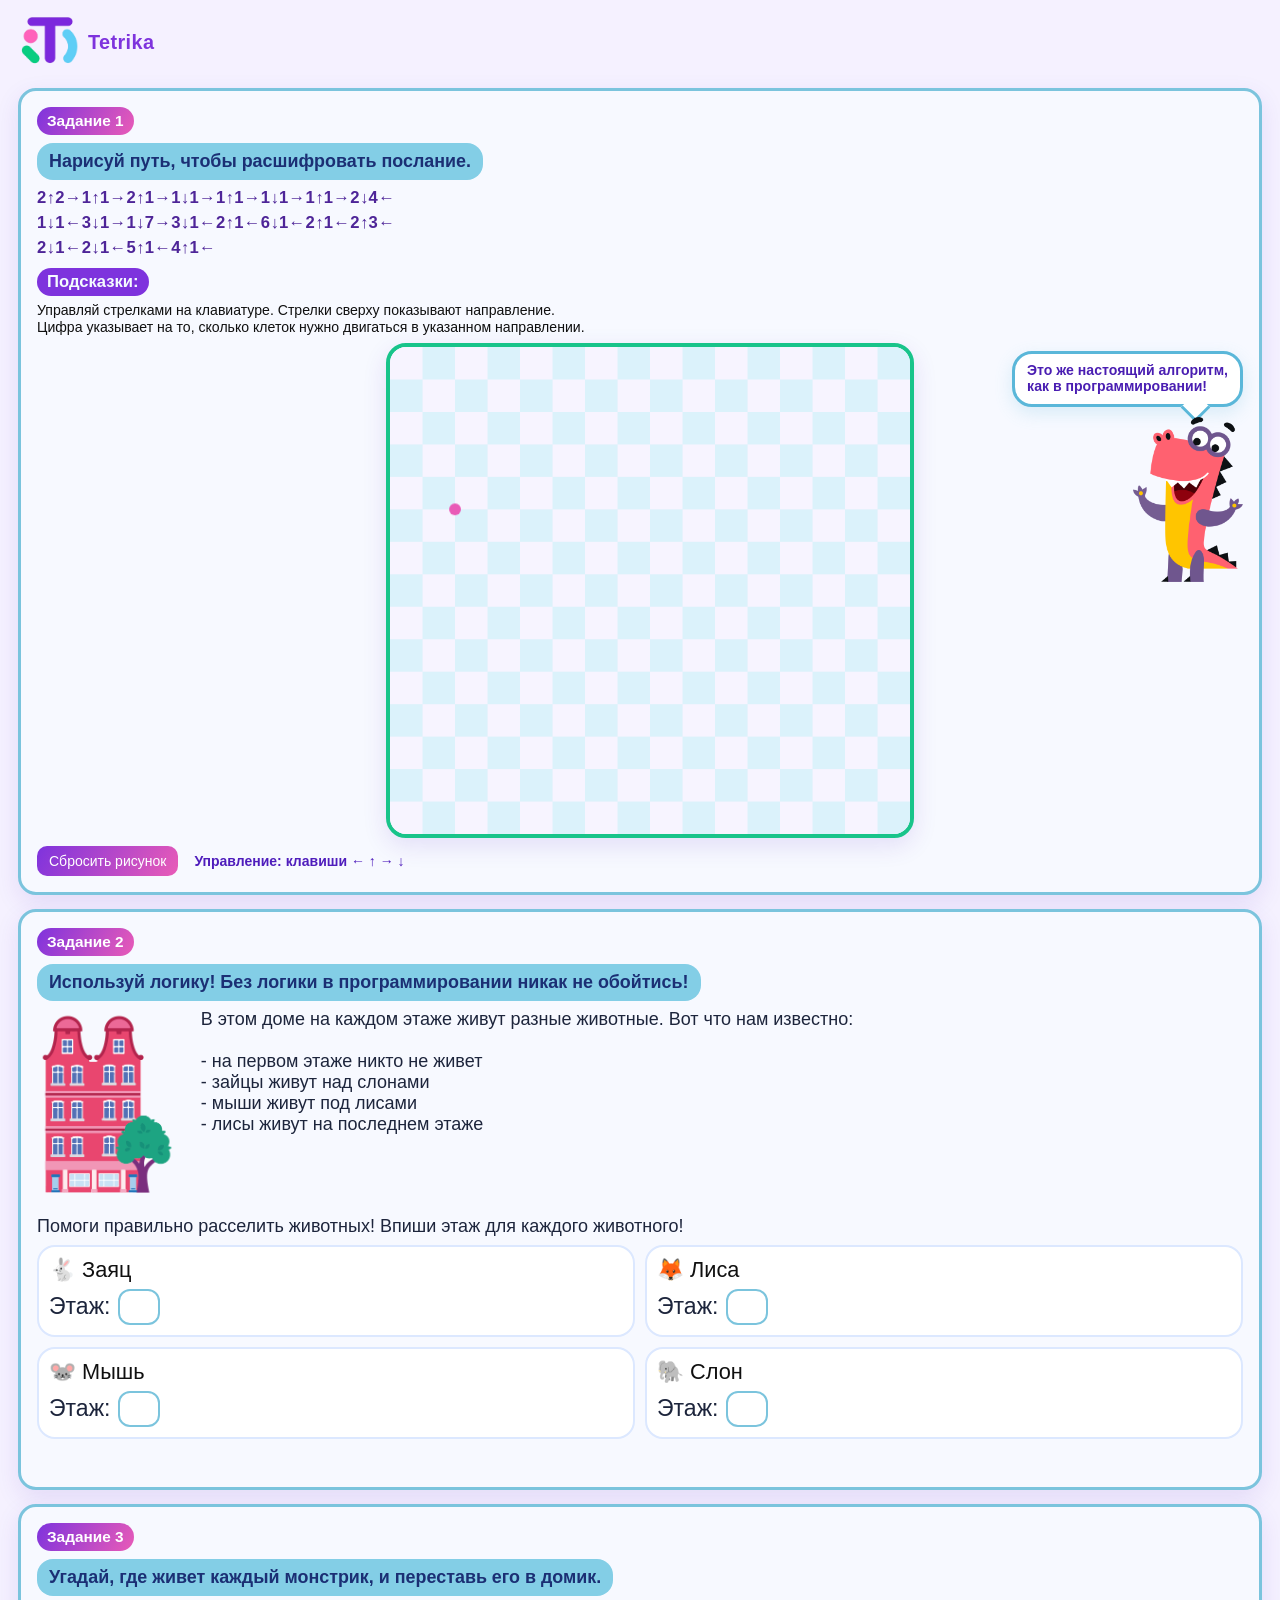
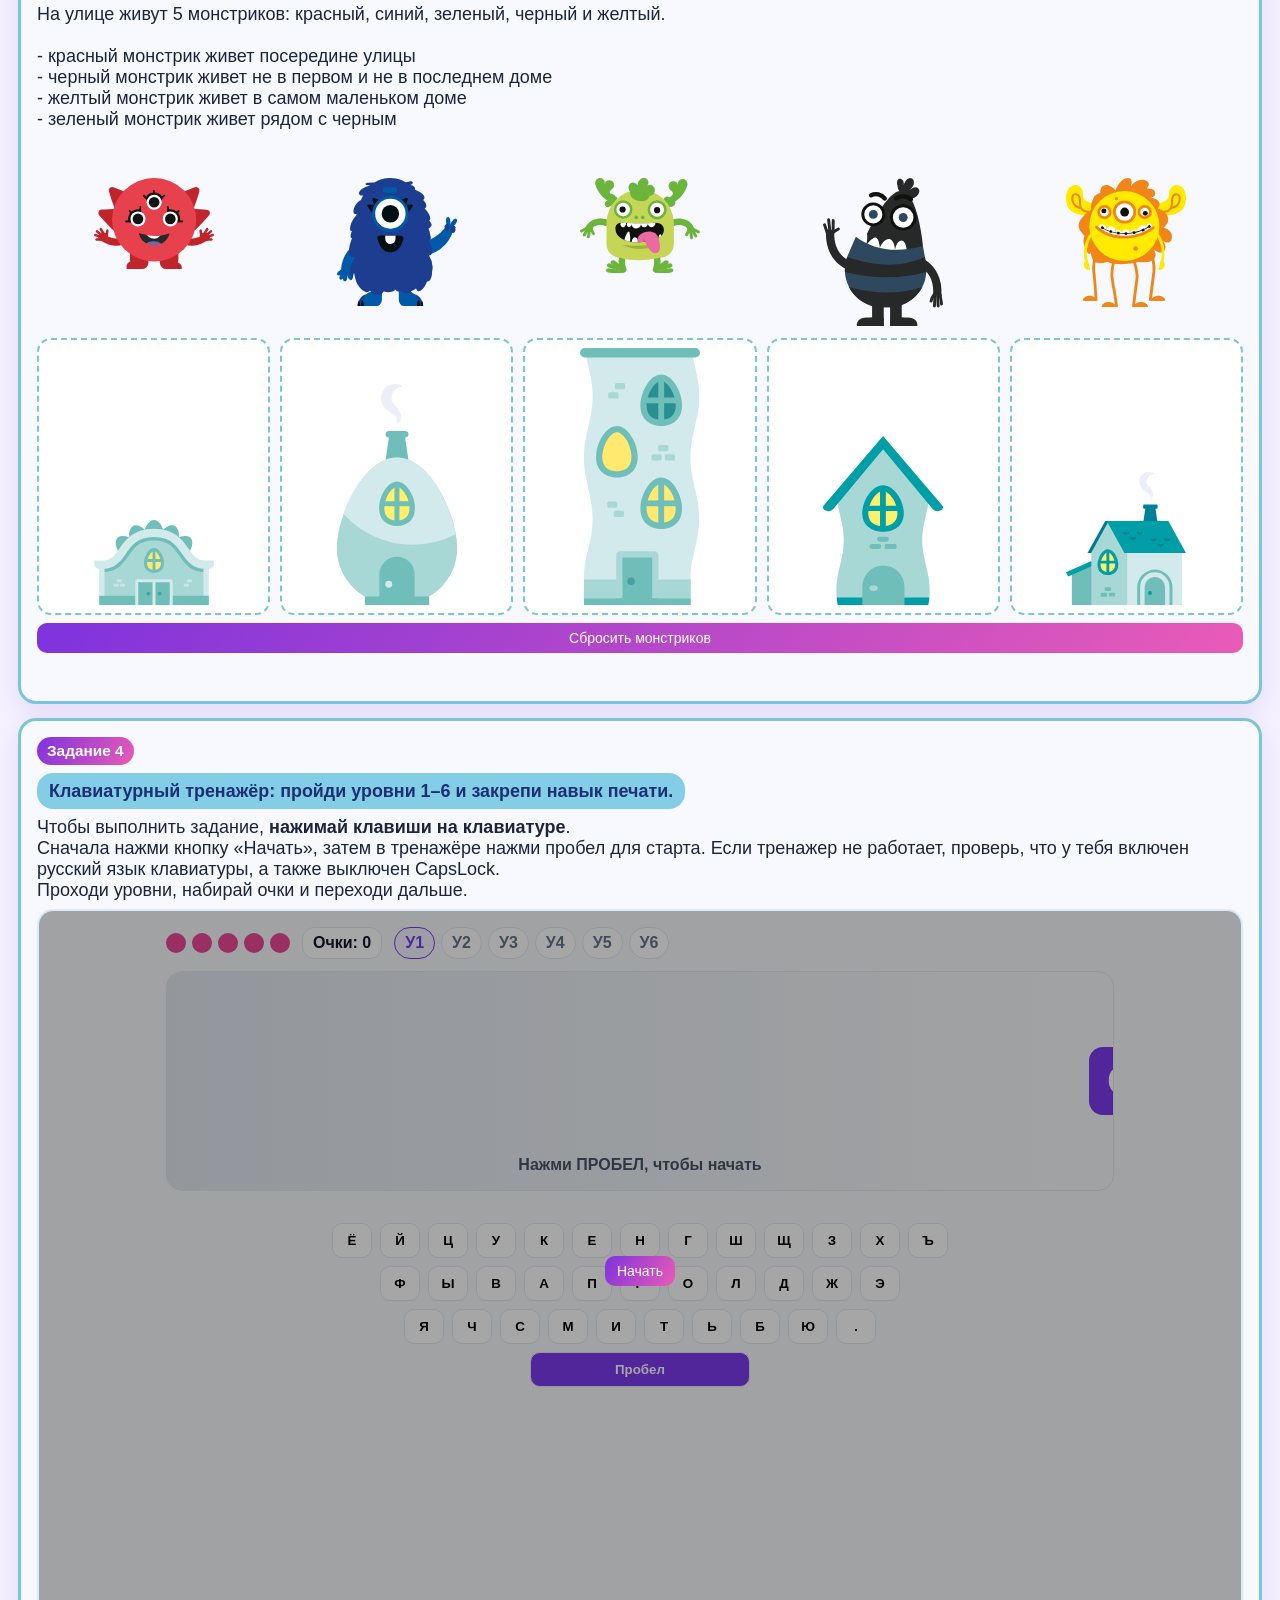
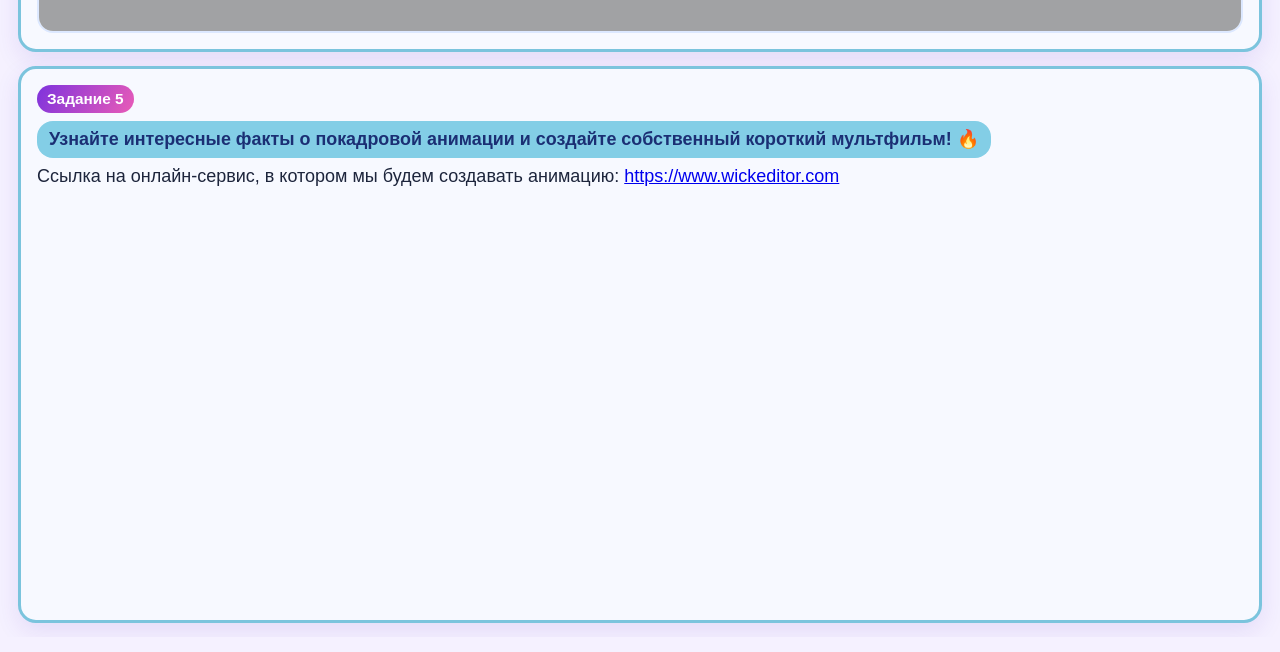
==== commit e8186baf: "Update index.html" ====
--- a/index.html
+++ b/index.html
@@ -167,7 +167,7 @@
 
     <div class="completion-modal" id="completion-modal" role="dialog" aria-modal="true" aria-labelledby="completion-title">
       <div class="completion-modal__content">
-        <p id="completion-title">Ого! Ты выполнил все задания! Поздравляем! Но знай, что еще более интересные задачи ждут тебя на занятиях в Тетрике!</p>
+        <p id="completion-title">Ого! Ты выполнил все задания! Поздравляем! Еще более интересные задачи ждут тебя на занятиях в Тетрике!</p>
         <button id="completion-close" type="button">Ура!</button>
       </div>
       <div class="fireworks" id="fireworks" aria-hidden="true"></div>
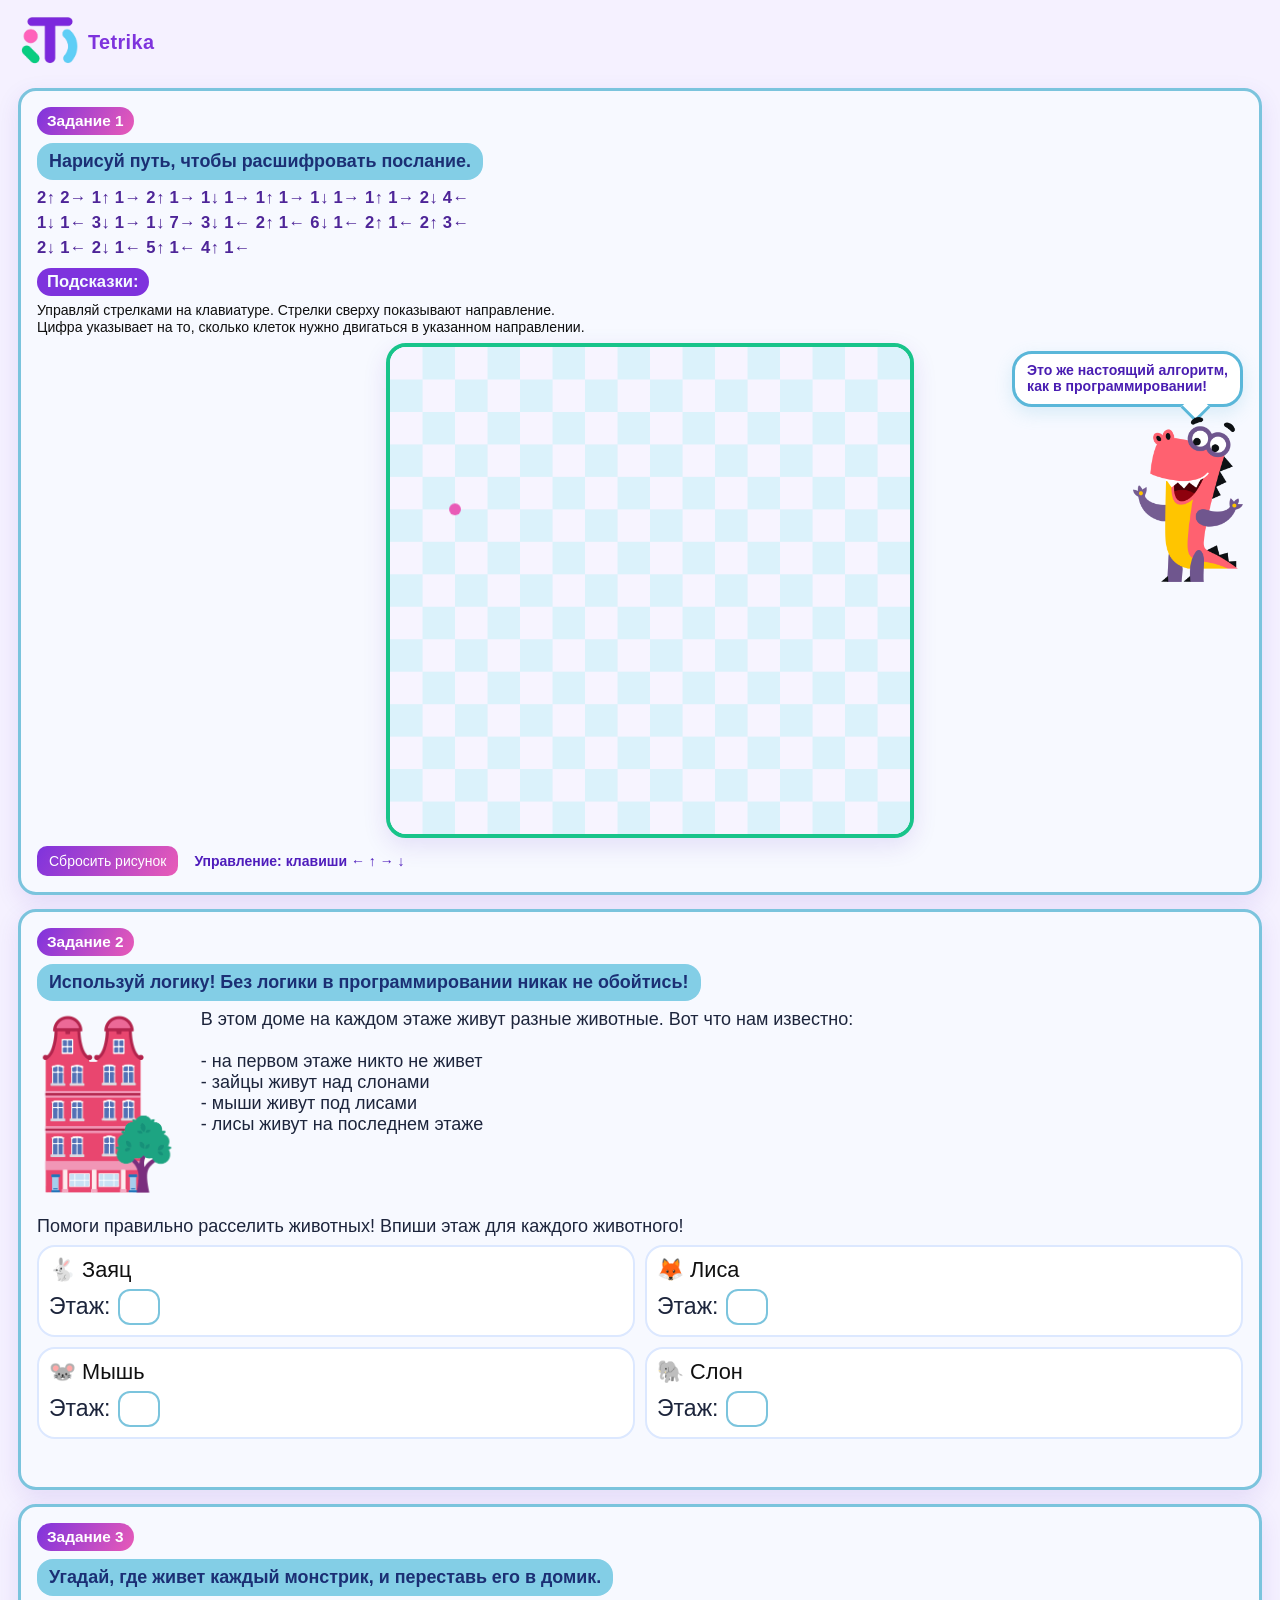
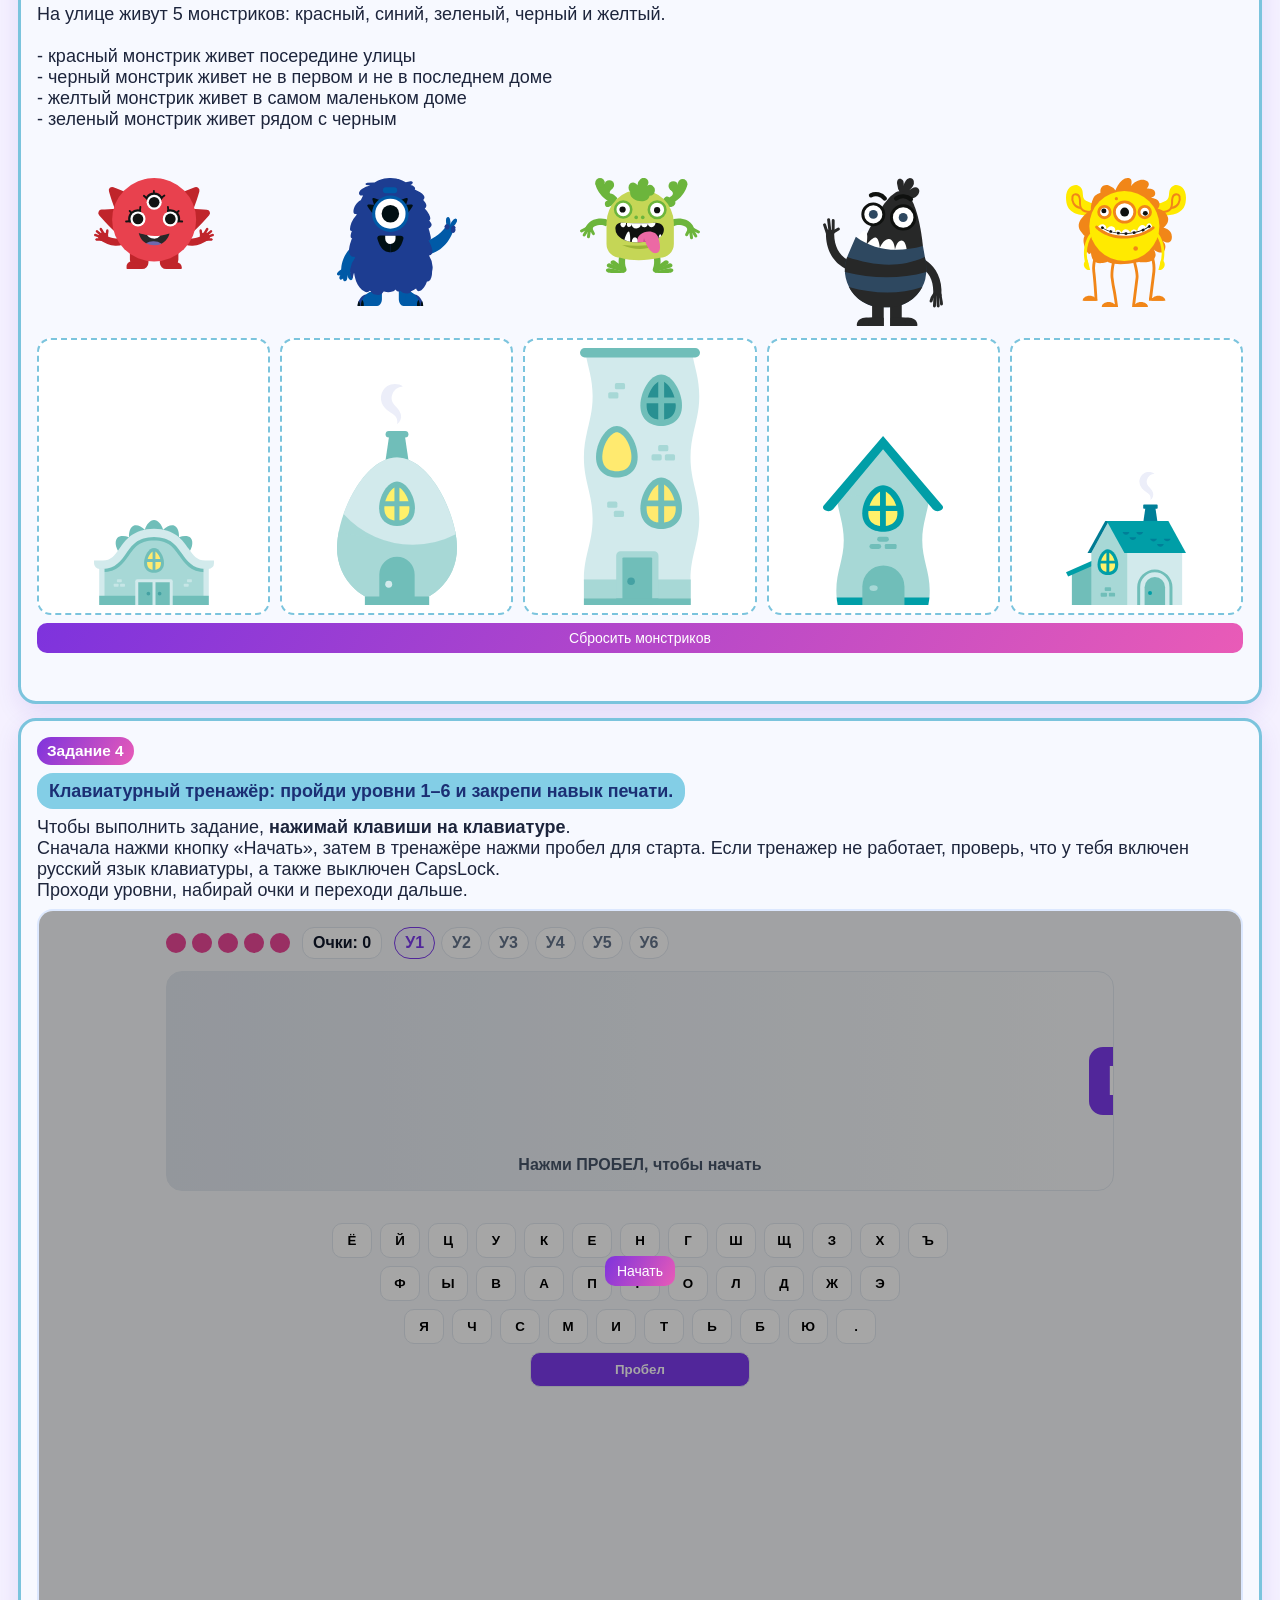
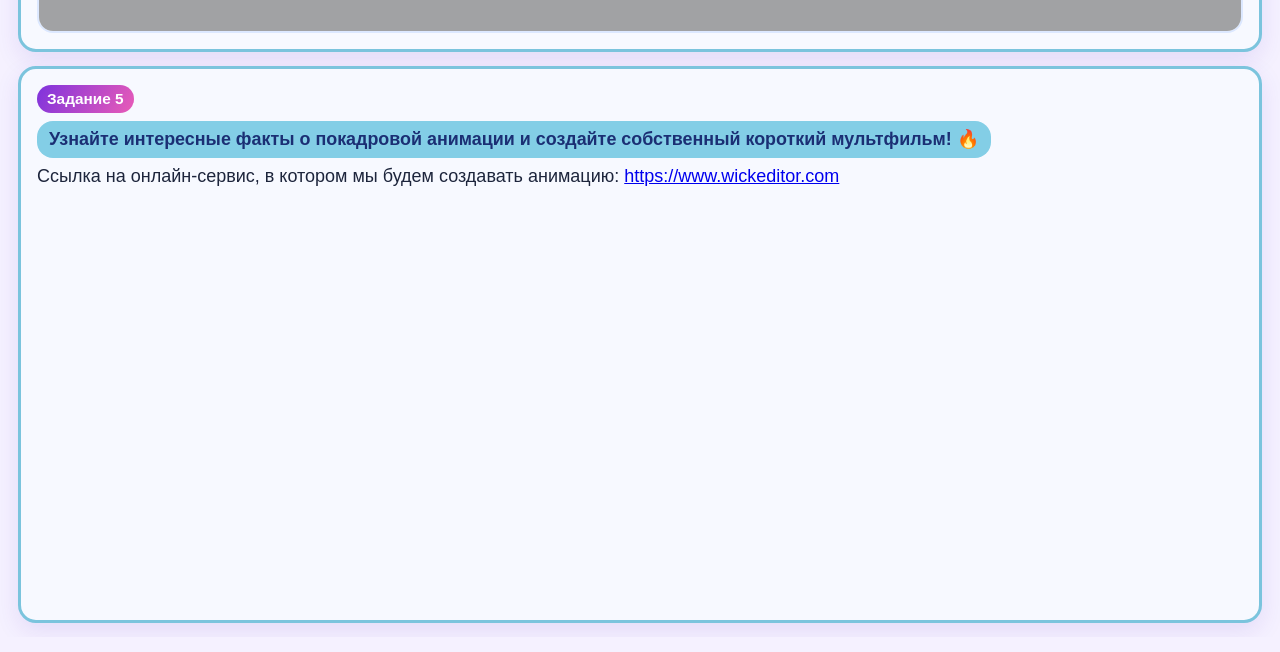
==== commit c6d71dac: "Update index.html" ====
--- a/index.html
+++ b/index.html
@@ -18,9 +18,9 @@
         <h1 class="task-headline">Нарисуй путь, чтобы расшифровать послание.</h1>
 
         <section class="code" aria-label="Последовательность шагов">
-          <p>2↑2→1↑1→2↑1→1↓1→1↑1→1↓1→1↑1→2↓4←</p>
-          <p>1↓1←3↓1→1↓7→3↓1←2↑1←6↓1←2↑1←2↑3←</p>
-          <p>2↓1←2↓1←5↑1←4↑1←</p>
+          <p>2↑ 2→ 1↑ 1→ 2↑ 1→ 1↓ 1→ 1↑ 1→ 1↓ 1→ 1↑ 1→ 2↓ 4←</p>
+          <p>1↓ 1← 3↓ 1→ 1↓ 7→ 3↓ 1← 2↑ 1← 6↓ 1← 2↑ 1← 2↑ 3←</p>
+          <p>2↓ 1← 2↓ 1← 5↑ 1← 4↑ 1←</p>
         </section>
 
         <section class="hint">
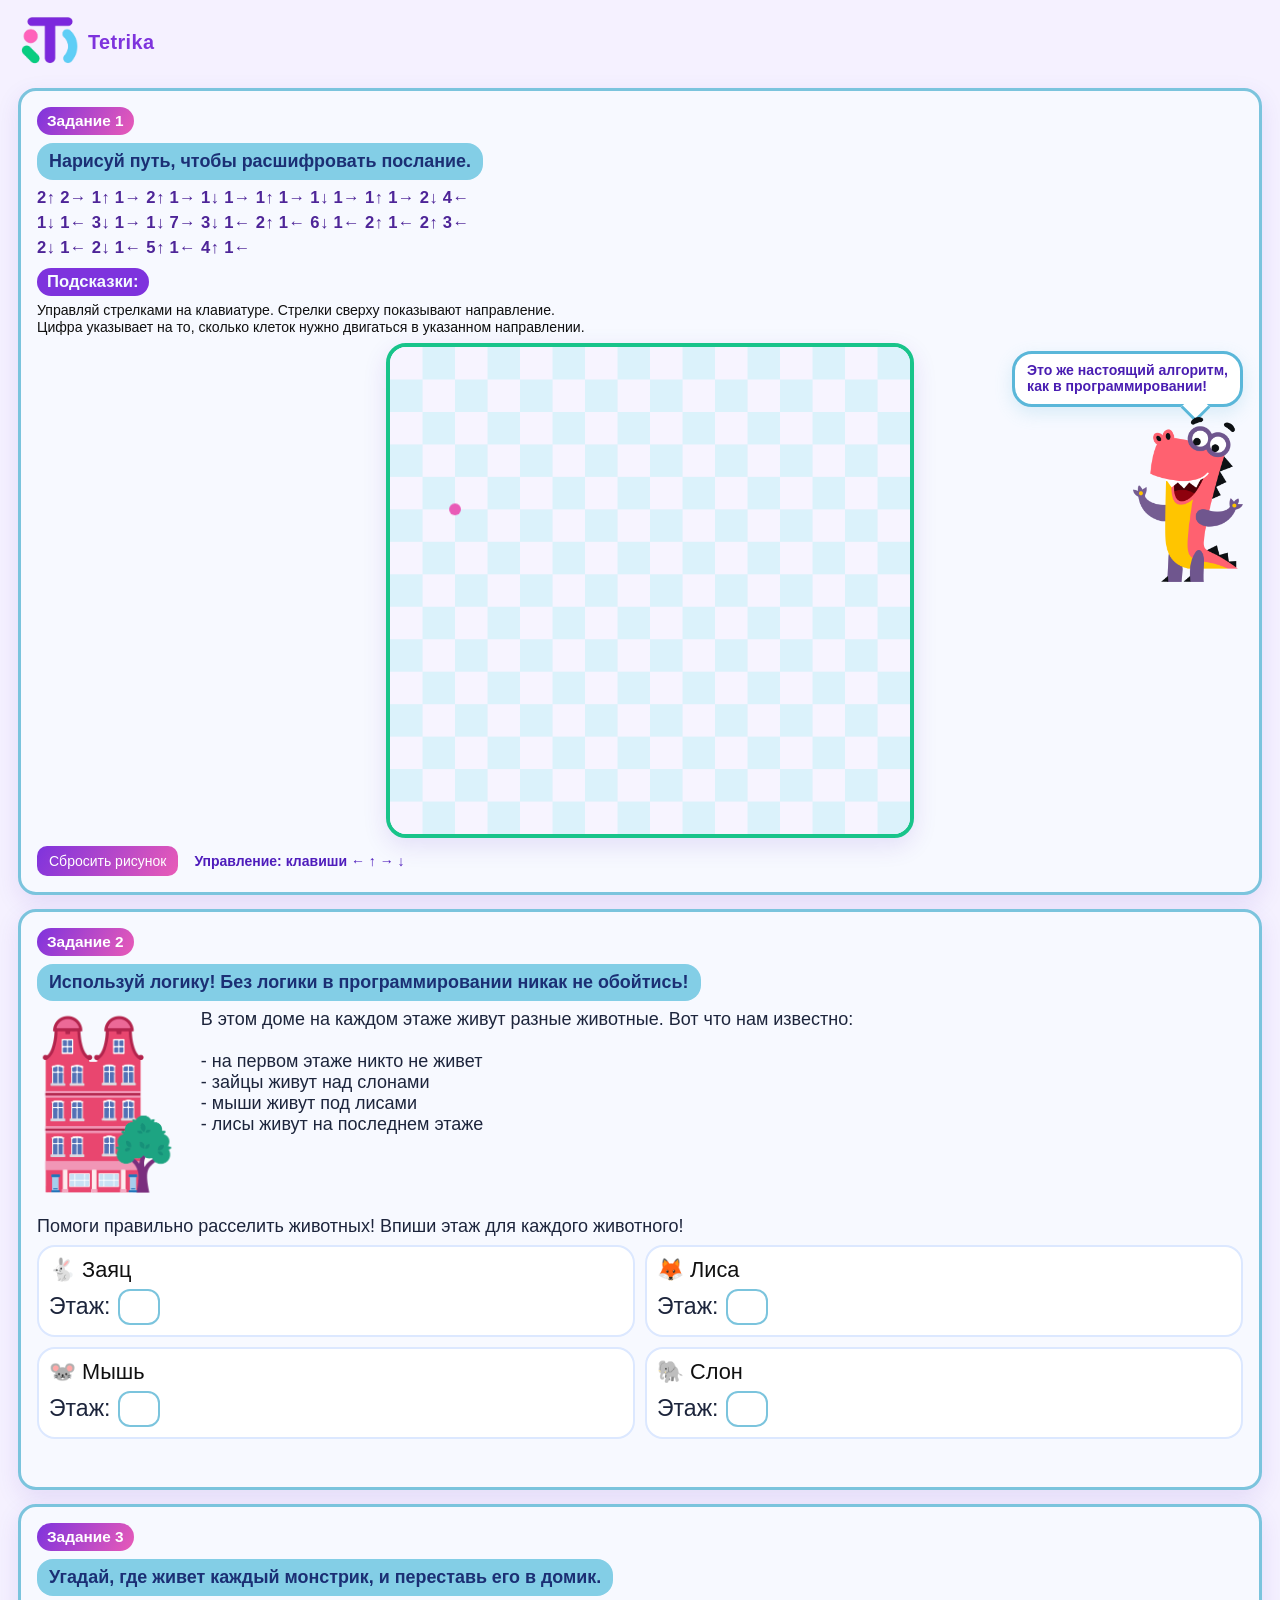
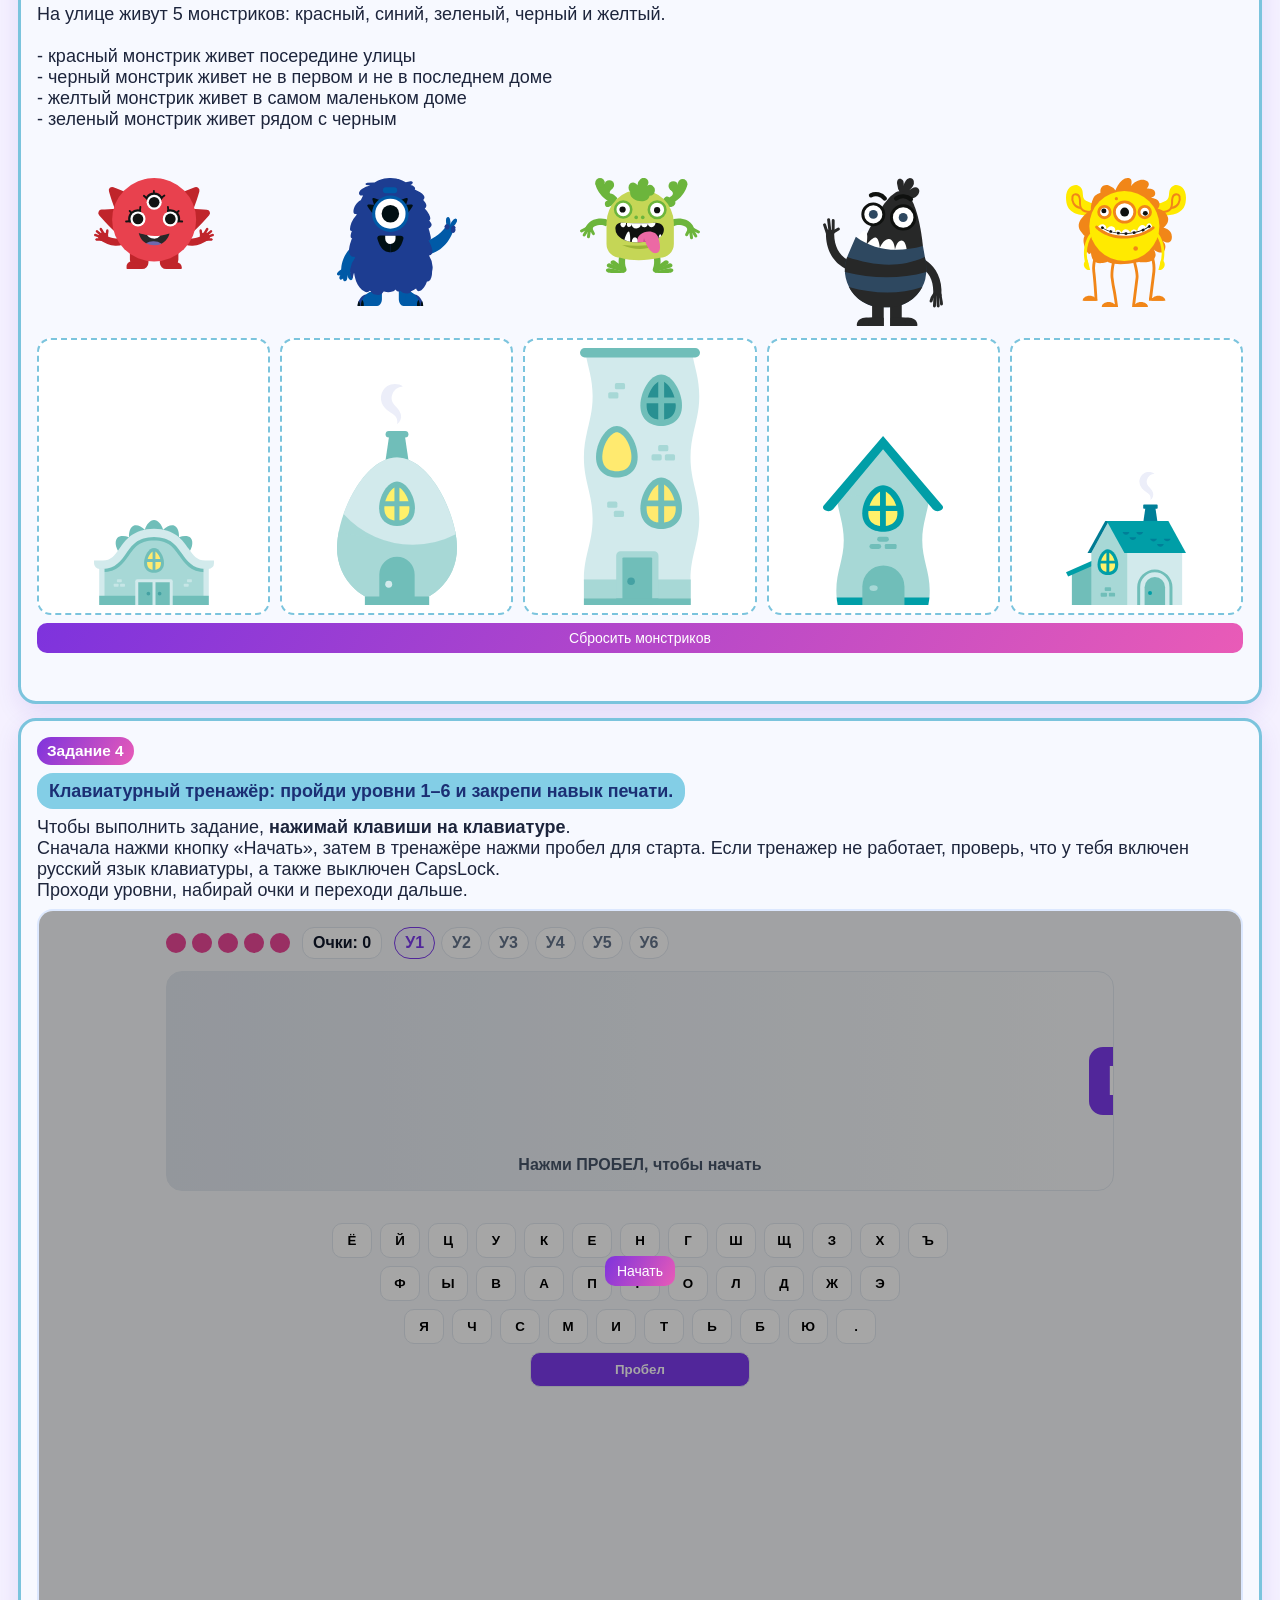
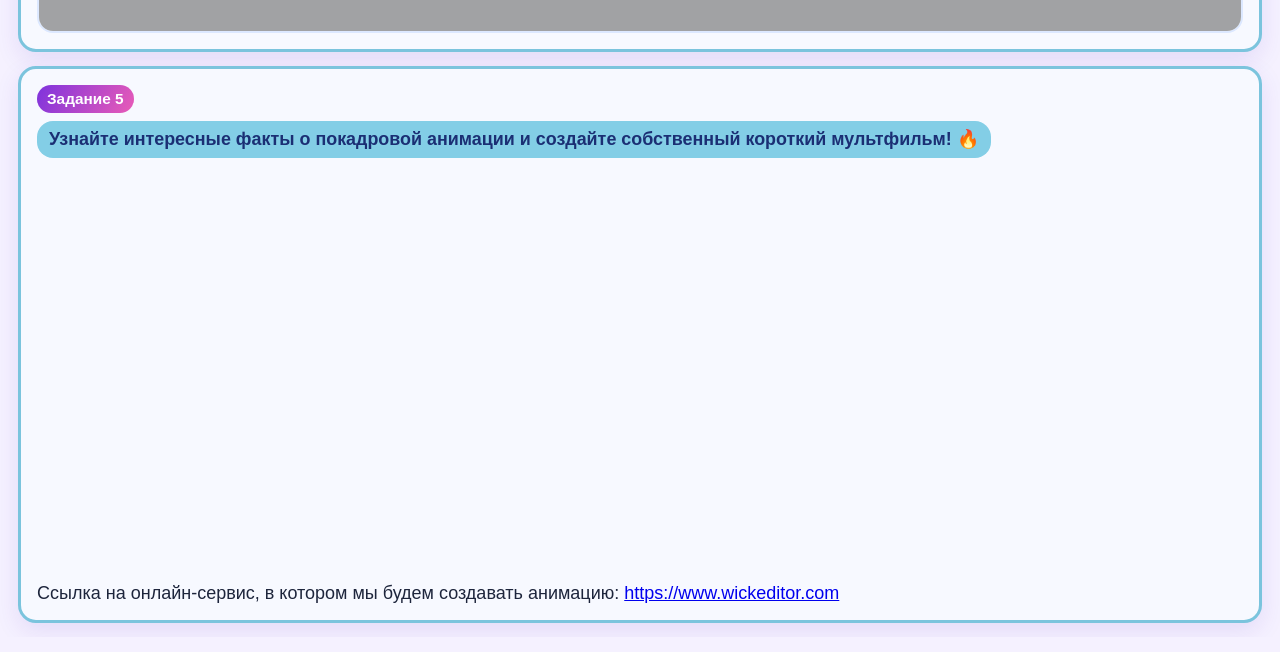
==== commit 81245f35: "Update index.html" ====
--- a/index.html
+++ b/index.html
@@ -151,7 +151,7 @@
       <section class="task" aria-label="Задание 5">
         <h2 class="task-title">Задание 5</h2>
         <h3 class="task-headline">Узнайте интересные факты о покадровой анимации и создайте собственный короткий мультфильм! 🔥</h3>
-        <p class="logic-text">Ссылка на онлайн-сервис, в котором мы будем создавать анимацию: <a href="https://www.wickeditor.com" target="_blank" rel="noopener noreferrer">https://www.wickeditor.com</a></p>
+       
         <div class="video-wrap">
           <iframe
             width="720"
@@ -162,6 +162,7 @@
             allowFullScreen
           ></iframe>
         </div>
+         <p class="logic-text">Ссылка на онлайн-сервис, в котором мы будем создавать анимацию: <a href="https://www.wickeditor.com" target="_blank" rel="noopener noreferrer">https://www.wickeditor.com</a></p>
       </section>
     </main>
 
--- a/styles.css
+++ b/styles.css
@@ -614,3 +614,12 @@
     opacity: 0;
   }
 }
+
+.success-overlay--error {
+  color: #cf2d2d;
+  box-shadow: 0 6px 18px rgba(207, 45, 45, 0.2);
+}
+
+.logic-success--error {
+  color: #cf2d2d;
+}
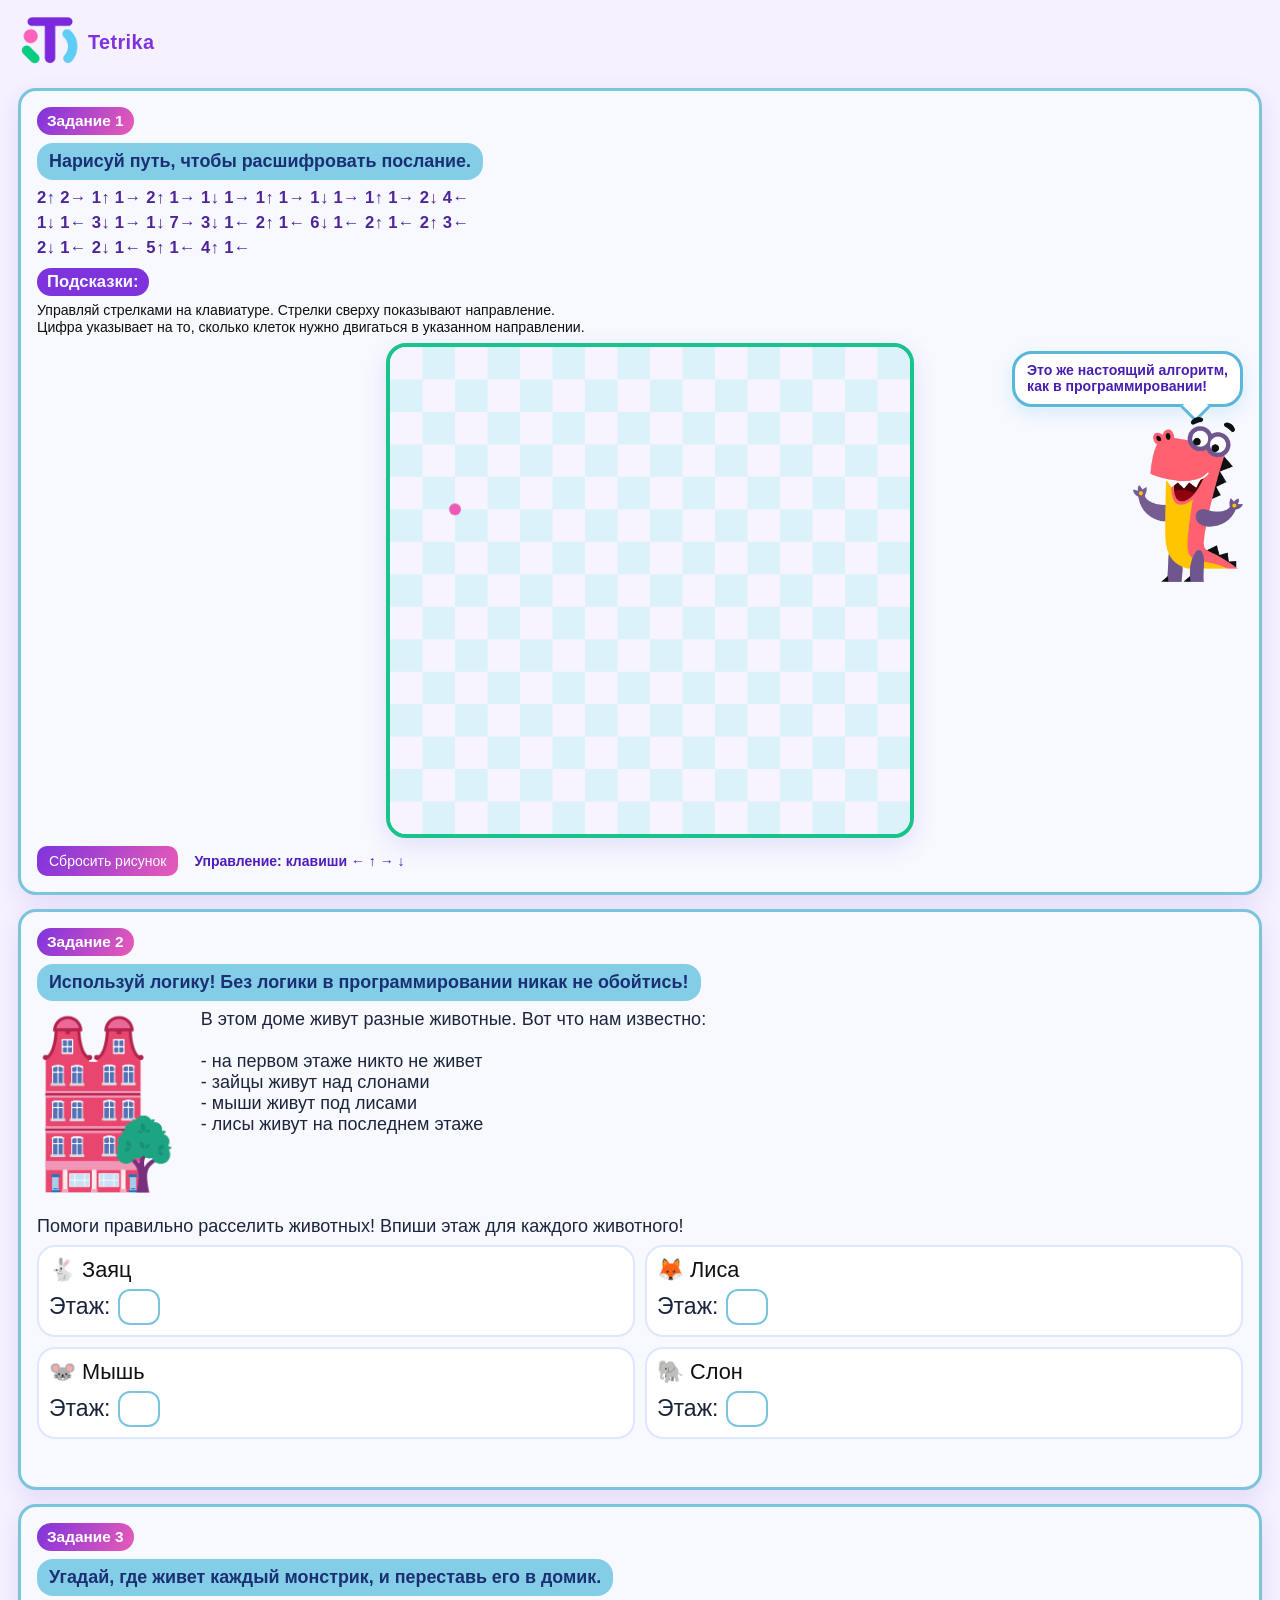
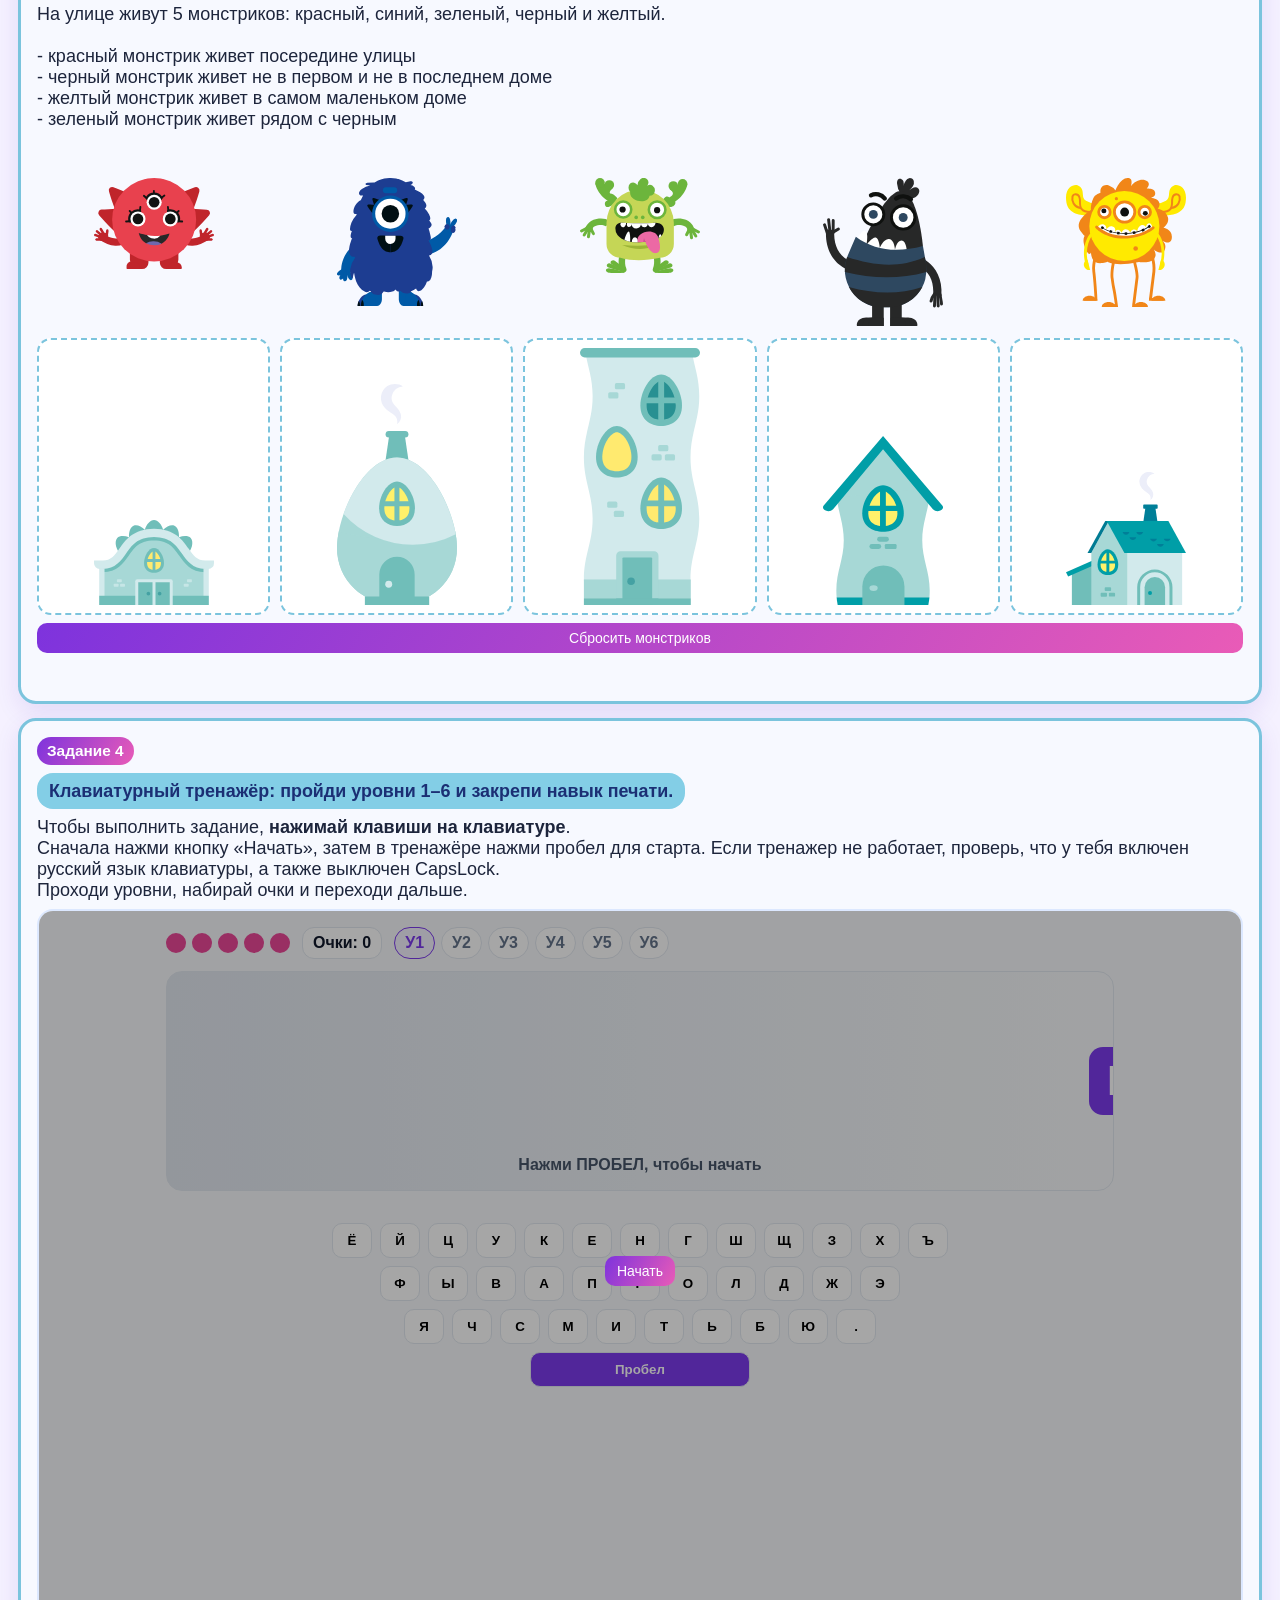
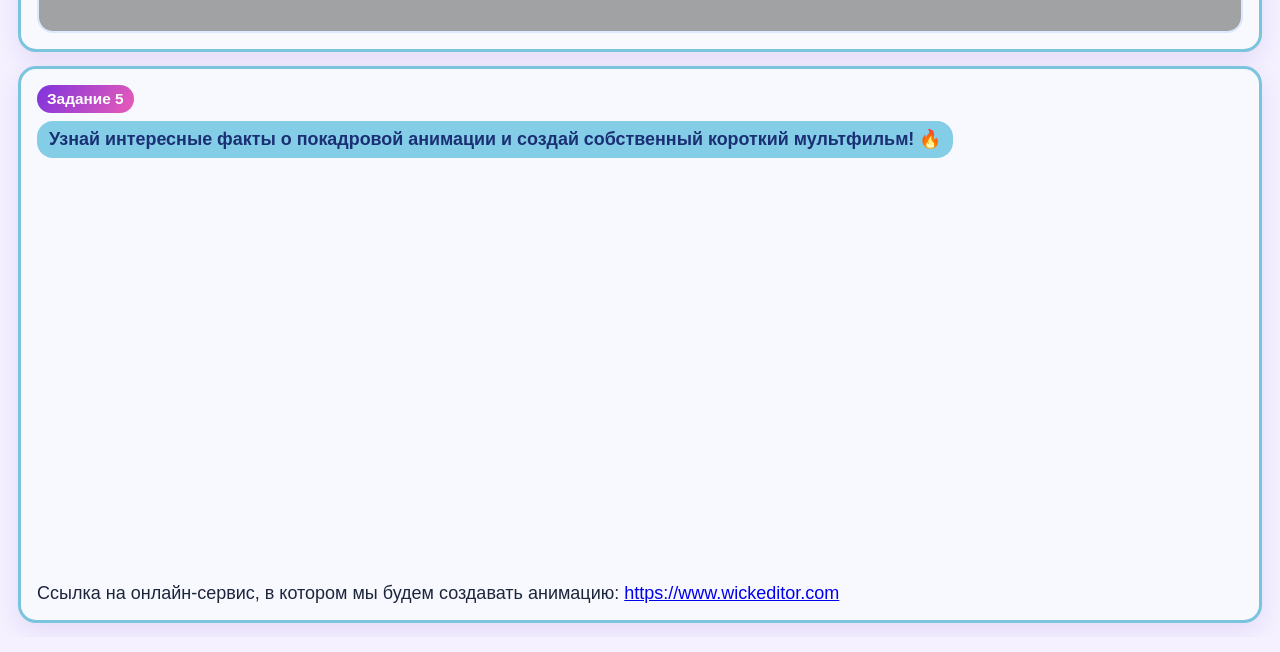
==== commit 1a5ccb17: "Update index.html" ====
--- a/index.html
+++ b/index.html
@@ -55,7 +55,7 @@
 
         <div class="logic-intro">
           <img class="logic-house" src="house.png" alt="Дом с этажами" />
-          <p class="logic-text">В этом доме на каждом этаже живут разные животные. Вот что нам известно: <br>
+          <p class="logic-text">В этом доме живут разные животные. Вот что нам известно: <br>
         <br>
           - на первом этаже никто не живет <br>
           - зайцы живут над слонами <br>
@@ -150,7 +150,7 @@
 
       <section class="task" aria-label="Задание 5">
         <h2 class="task-title">Задание 5</h2>
-        <h3 class="task-headline">Узнайте интересные факты о покадровой анимации и создайте собственный короткий мультфильм! 🔥</h3>
+        <h3 class="task-headline">Узнай интересные факты о покадровой анимации и создай собственный короткий мультфильм! 🔥</h3>
        
         <div class="video-wrap">
           <iframe
